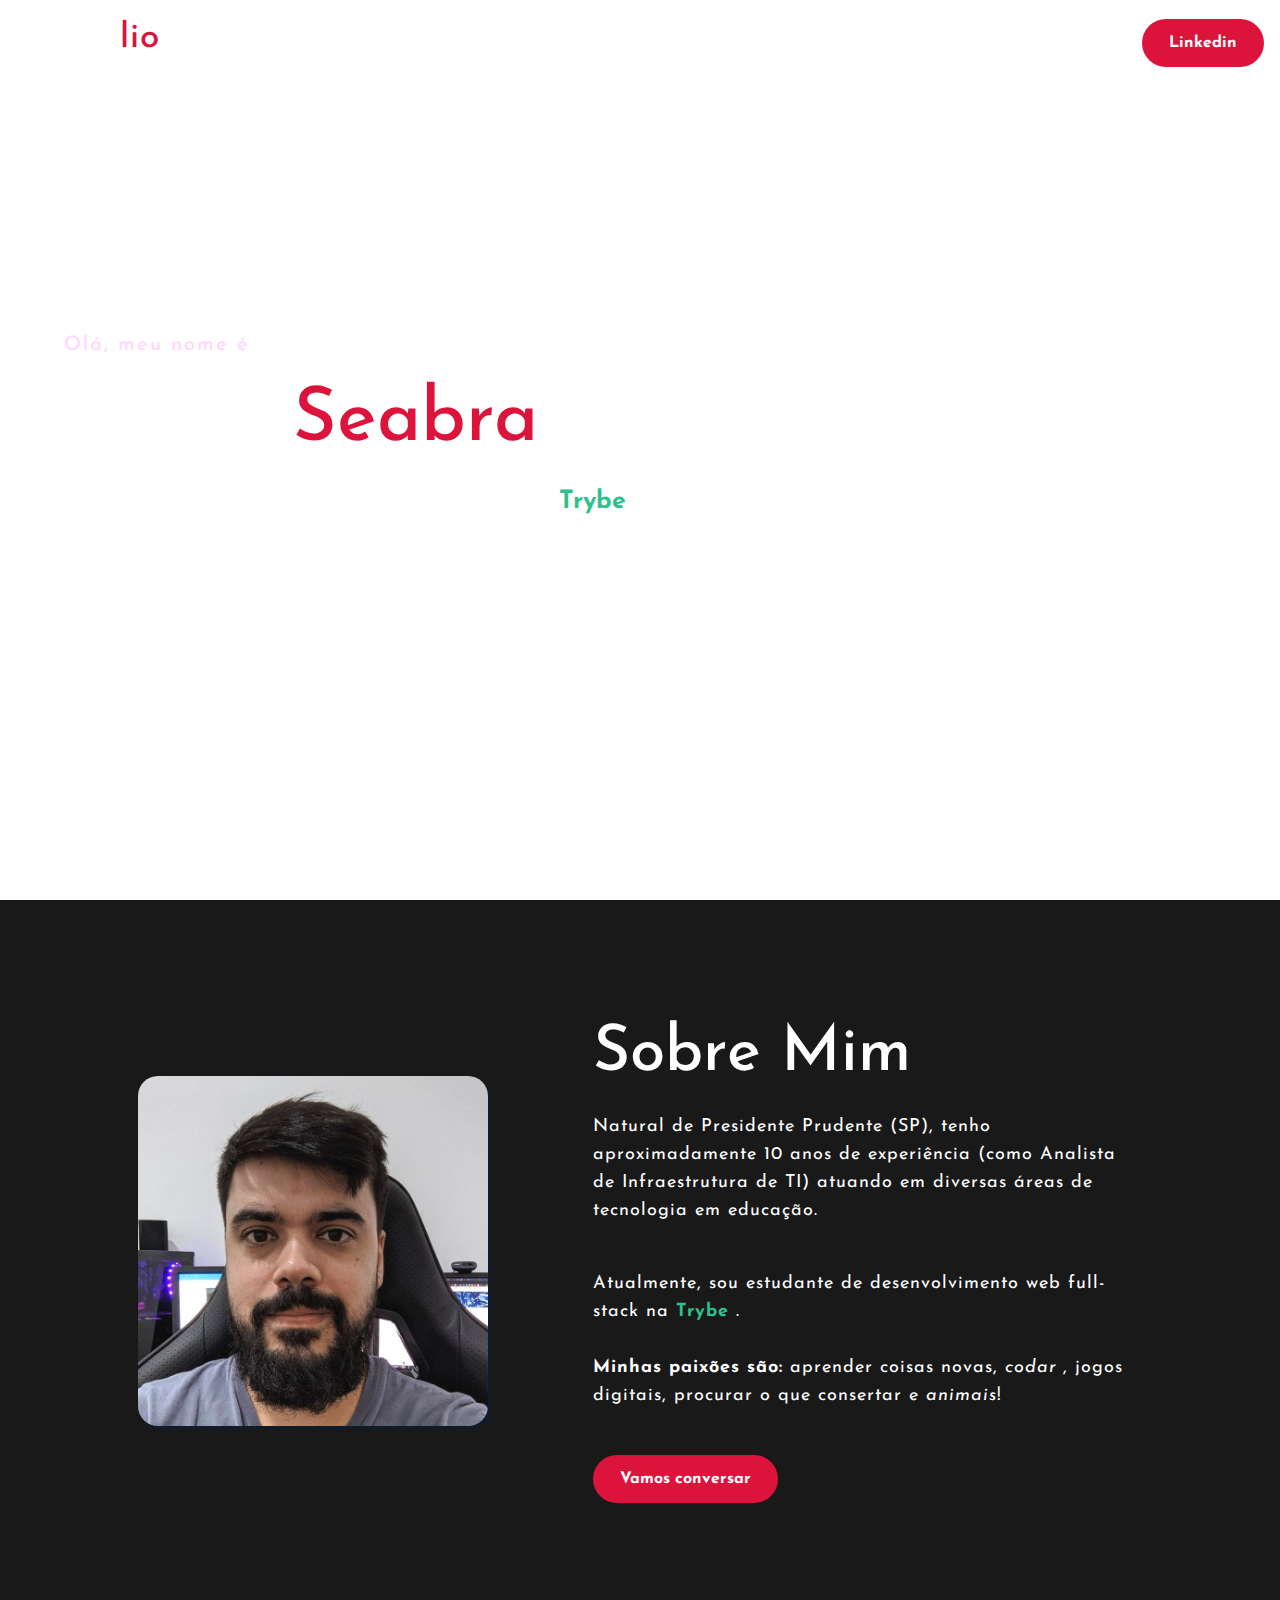
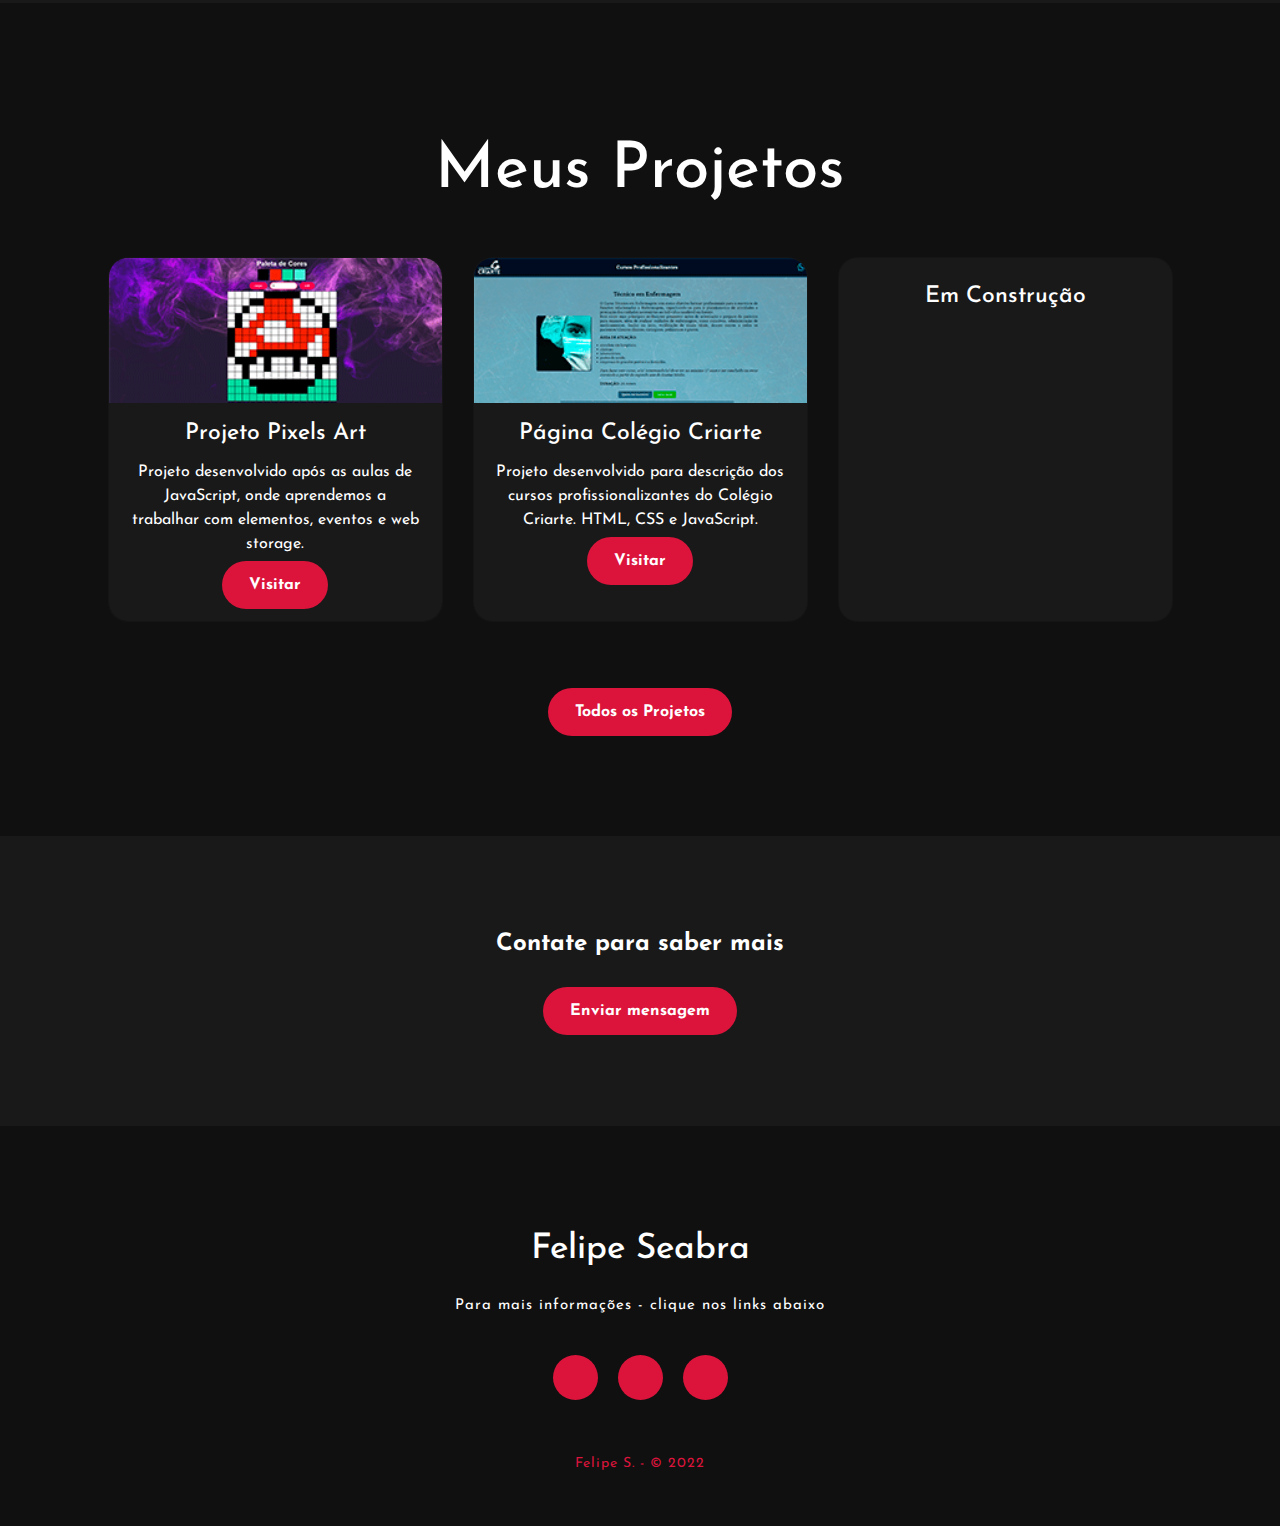
==== index.html @ 83a3b32e "Atualizações" ====
<!DOCTYPE html>
<html lang="pt-br">
  <head>
    <meta charset="UTF-8" />
    <meta name="viewport" content="width=device-width, initial-scale=1.0" />
    <link rel="stylesheet" href="bootstrap.css">
    <link rel="stylesheet" href="style.css" />
    <link rel="shortcut icon" href="images/favicon.ico" type="image/x-icon">
    <link
      href="https://fonts.googleapis.com/css2?family=Josefin+Sans:ital,wght@0,100;0,200;0,300;0,400;0,500;0,600;0,700;1,100;1,200;1,300;1,400;1,500;1,600;1,700&display=swap"
      rel="stylesheet"
    />
    <link
      rel="stylesheet"
      href="https://cdnjs.cloudflare.com/ajax/libs/font-awesome/5.15.3/css/all.min.css"
      integrity="sha512-iBBXm8fW90+nuLcSKlbmrPcLa0OT92xO1BIsZ+ywDWZCvqsWgccV3gFoRBv0z+8dLJgyAHIhR35VZc2oM/gI1w=="
      crossorigin="anonymous"
      referrerpolicy="no-referrer"
    />
    <title>Portfólio - Felipe Seabra</title>
  </head>
  <body>
    <!---Cabeçalho-Main-->
    <header>
      <div class="background">
        <nav class="navbar navbar-expand-md container-fluid">
          <h2 class="logo navbar-brand">Portfó<span>lio</span></h2>
          <button
            class="navbar-toggler"
            type="button"
            data-toggle="collapse"
            data-target="#nav-felipe"
            aria-controls="nav-felipe"
            aria-expanded="false"
            aria-label="Alterna navegação"
          >
            <span class="navbar-toggler-icon"></span>
          </button>
          <!--Logo-->
          <div class="collapse navbar-collapse justify-content-center" id="nav-felipe">
            <ul class="cabeçalho-link navbar-nav">
              <li class="nav-item active">
                <a class="nav-link" href="#">Home<span class="sr-only">(Página atual)</span></a>
              </li>
              <li class="nav-item">
                <a class="nav-link" href="#about">Sobre</a>
              </li>
              <li class="nav-item">
                <a class="nav-link" href="#projects">Projetos</a>
              </li>
              <li class="nav-item">
                <a class="nav-link" href="#contact">Contato</a>
              </li>
            </ul>
            <!--cabeçalho-link-->
          </div>
          <a target="_blank" class="btn d-none d-lg-block link-linkedin">Linkedin</a>
        </nav>

        <div class="Main">
          <h4>Olá, meu nome é</h4>
          <h1>Felipe <span>Seabra</span><span id="animate-flicker">|</span></h1>
          <h3>Sou estudante de desenvolvimento web na <strong> <a class="trybe" href="https://www.betrybe.com/" target="_blank">Trybe</a> </strong>.</h3>

          <!-- <div class="Container-btn">
            <form>
              <input type="email" nome="email" id="mail" placeholder="Envie seu Email" />
              <input type="submit" name="submit" value="Começar" />
            </form>
          </div>
          Container-btn -->
        </div>

        <!--Main-->
      </div>
    </header>
    <!--background-->

    <!--Começo-da-seção-sobre-->
    <main id="about">
      <section class="background-color-Sobre">
        <div class="container">
          <div class="main-sobre row">
            <img class="picture img-fluid" src="images/felipe-seabra.jpg" alt="Foto Felipe Seabra" />
            <div class="Text-sobre mt-3">
              <h2>Sobre Mim</h2>
              <!-- <h5>Desenvolvedor <span>web</span></h5> -->
              <p>
                Natural de Presidente Prudente (SP), tenho aproximadamente 10 anos de experiência (como
                Analista de Infraestrutura de TI) atuando em diversas áreas de tecnologia em educação.
              </p>
              <p>
                Atualmente, sou estudante de desenvolvimento web full-stack na
                <strong> <a class="trybe" href="https://www.betrybe.com/" target="_blank">Trybe</a> </strong>. <br /><br />
                <strong> Minhas paixões são:</strong> aprender coisas novas, <em> codar </em>, jogos digitais, procurar
                o que consertar e <em>animais</em>!
              </p>
              <a target="_blank" class="btn link-linkedin">Vamos conversar</a
              ><!--Button-->
            </div>
            <!--Text-sobre-->
          </div>
        </div>
        <!--main-sobre-->
      </section>
      <!--background-color-Sobre-->

      <!--Começo-da-seção-nossos-serviços-->

      <div class="services-container container-fluid" id="projects">
        <div class="title">
          <h2>Meus Projetos</h2>
        </div>
        <!--title-->

        <div class="card-box">
          <!--Card-->
          <div class="card">
            <div class="card-bg">
              <img
                class="card-img-top"
                src="projects/pixels-art/images/background-pixels-art.png"
                alt="Imagem de Pixels Art"
              />
              <div class="card-body">
                <h5 class="card-title">Projeto Pixels Art</h5>
                <p class="card-text">
                  Projeto desenvolvido após as aulas de JavaScript, onde aprendemos a trabalhar com elementos, eventos e
                  web storage.
                </p>
                <a href="projects/pixels-art/index.html" class="btn" target="_blank">Visitar</a>
              </div>
            </div>
          </div>

          <div class="Card">
            <div class="card">
              <img
                class="card-img-top"
                src="projects/criarte-profissionalizante/images/background-criarte-profissionalizante.png"
                alt="Imagem de Pixels Art"
              />
              <div class="card-body">
                <h5 class="card-title">Página Colégio Criarte</h5>
                <p class="card-text">
                  Projeto desenvolvido para descrição dos cursos profissionalizantes do Colégio Criarte. HTML, CSS e
                  JavaScript.
                </p>
                <a href="projects/criarte-profissionalizante/index.html" class="btn" target="_blank">Visitar</a>
              </div>
            </div>
          </div>

          <div class="card">
            <div>
              <i class="fas fa-bell"></i>
              <h5>Em Construção</h5>
            </div>
          </div>

        </div>

        <div class="container text-center mt-5">
          <a href="/projects.html" class="btn">Todos os Projetos</a>
        </div>
        <!--Caixa-->
      </div>
      <!--Conatiner-serviços-->

      <!--Contatos-->
      <div class="me-contate container-fluid text-center" id="contact">
        <p>Contate para saber mais</p>
        <a target="_blank" class="btn link-linkedin">Enviar mensagem</a
        ><!--button-->
      </div>
      <!--me-contate-->
    </main>
    <!--Rodapé--->
    <footer>
      <h6>Felipe Seabra</h6>
      <p>Para mais informações - clique nos links abaixo</p>
      <div class="Redes-sociais">
        <a class="link-github" target="_blank"><i class="fab fa-github"></i></a>
        <a class="link-linkedin" target="_blank"><i class="fab fa-linkedin"></i></a>
        <a class="link-instagram" target="_blank"><i class="fab fa-instagram"></i></a>
      </div>
      <!--Redes-sociais-->
      <p class="end">Felipe S. - &copy; 2022</p>
    </footer>
    <script
      src="https://code.jquery.com/jquery-3.3.1.slim.min.js"
      integrity="sha384-q8i/X+965DzO0rT7abK41JStQIAqVgRVzpbzo5smXKp4YfRvH+8abtTE1Pi6jizo"
      crossorigin="anonymous"
    ></script>
    <script
      src="https://cdnjs.cloudflare.com/ajax/libs/popper.js/1.14.3/umd/popper.min.js"
      integrity="sha384-ZMP7rVo3mIykV+2+9J3UJ46jBk0WLaUAdn689aCwoqbBJiSnjAK/l8WvCWPIPm49"
      crossorigin="anonymous"
    ></script>
    <script
      src="https://stackpath.bootstrapcdn.com/bootstrap/4.1.3/js/bootstrap.min.js"
      integrity="sha384-ChfqqxuZUCnJSK3+MXmPNIyE6ZbWh2IMqE241rYiqJxyMiZ6OW/JmZQ5stwEULTy"
      crossorigin="anonymous"
    ></script>
    <script src="scriptButtons.js"></script>
  </body>
</html>
---- style.css ----
* {
  padding: 0;
  margin: 0;
  font-family: "Josefin Sans", sans-serif;
  box-sizing: border-box;
}

.background {
  background-image: url(images/background-main.png);
  background-size: cover;
  background-position: center;
  height: 100vh;
  width: 100%;
}

.show {
  text-align: right;
}

.logo {
  color: #fff;
  font-size: 35px;
  cursor: pointer;
  letter-spacing: 1px;
}

.bg-navbar {
  background: #101010;
}

.navbar-toggler-icon {
  background-image: url("data:image/svg+xml;charset=utf8,%3Csvg viewBox='0 0 32 32' xmlns='http://www.w3.org/2000/svg'%3E%3Cpath stroke='rgba(255,255,255, 1)' stroke-width='2' stroke-linecap='round' stroke-miterlimit='10' d='M4 8h24M4 16h24M4 24h24'/%3E%3C/svg%3E");
}

span {
  color: #dc143c;
}

.trybe {
  text-decoration: none;
  color: #2fc18c;
}

.trybe:hover {
  color: #036b52;
}

nav ul li {
  list-style-type: none;
  display: inline-block;
  padding: 10px 25px;
}

nav ul li a {
  color: #fff;
  text-decoration: none;
  font-weight: bold;
  text-transform: capitalize;
}

nav ul li a:hover {
  color: #dc143c;
  transform: 0.4s;
}

.btn {
  background-color: #dc143c;
  color: #fff;
  text-decoration: none;
  border: 2px solid transparent;
  font-weight: bold;
  padding: 10px 25px;
  border-radius: 25px;
  transition: transform 0.4s;
}

.btn:hover {
  transform: scale(1.1);
}

.background-color-Sobre {
  background-color: #191919;
  width: 100%;
  padding: 100px 0px;
}

.background-color-grey {
  background-color: #191919;
  width: 100%;
  padding: 100px 0px;
}

.Main {
  position: absolute;
  top: 50%;
  left: 5%;
  transform: translateY(-50%);
}

.Main span {
  color: #dc143c;
}

#animate-flicker {
  margin-left: 1vw;
  color: #fff;
}

h1 {
  color: #fff;
  margin: 20px 0px 20px;
  font-size: 75px;
}

h4 {
  color: #fcfc;
  letter-spacing: 2px;
  font-size: 20px;
}

h3 {
  color: #fff;
  font-size: 25px;
  margin-bottom: 50px;
}

.Container-btn form {
  width: 380px;
  max-width: 100%;
  position: relative;
}

.background-color-Sobre img {
  width: 100%;
  height: auto;
}

.Text-sobre {
  width: 550px;
}

.main-sobre {
  align-items: center;
  justify-content: space-around;

  margin: 0 auto;
}

.picture {
  max-width: 350px;
  border-radius: 20px;
  box-shadow: 3px 3px #0d1b2a;
}

.Text-sobre h2 {
  color: #fff;
  font-size: 4em;
  text-transform: capitalize;
  margin-bottom: 20px;
}

.Text-sobre h5 {
  color: #fff;
  letter-spacing: 2px;
  font-size: 22px;
  margin-bottom: 25px;
  text-transform: capitalize;
}

.Text-sobre p {
  color: #fff;
  letter-spacing: 1px;
  line-height: 28px;
  font-size: 18px;
  margin-bottom: 45px;
}

button:hover {
  background-color: transparent;
  border: 2px solid #dc143c;
  cursor: pointer;
}

.services-container {
  background-color: #101010;
  width: 100%;
  padding: 100px 0px;
}

.title h2 {
  color: #fff;
  font-size: 4em;
  margin: 30px auto;
  text-align: center;
}

.card-box {
  display: flex;
  justify-content: center;
  align-items: center;
  min-height: 400px;
  flex-wrap: wrap;
}

.card-bg {
  background-color: #101010;
}

.card {
  background: #191919;
  height: 365px;
  width: 335px;
  border-radius: 20px;
  margin: 15px;
  position: relative;
  overflow: hidden;
  text-align: center;
}

.card-2 {
  background: #101010;
  height: 365px;
  width: 335px;
  border-radius: 20px;
  margin: 15px;
  position: relative;
  overflow: hidden;
  text-align: center;
}

.card-2 i {
  font-size: 50px;
  display: block;
  text-align: center;
  margin: 25px 0px;
  color: #dc143c;
}

.card i {
  font-size: 50px;
  display: block;
  text-align: center;
  margin: 25px 0px;
  color: #dc143c;
}

h5 {
  color: #fff;
  font-size: 23px;
  margin-bottom: 15px;
}

.card-body {
  background-color: #191919;
  height: 95%;
  padding: 1.08rem;
}

.card2-body {
  background-color: #101010;
  color: #fff;
  width: 98%;
  margin-top: 10px;
}

.card-body p {
  color: #fff;
}

.card-text {
  margin: 5px;
}

.card-img-top {
  width: 105%;
}

/* .Paragrafo-button {
  color: #fff;
  font-size: 16px;
  line-height: 27px;
  margin-bottom: 25px;
} */

/* .Paragrafo-button button {
  margin-top: 25px;
} */

.me-contate {
  width: 100%;
  height: 290px;
  background-color: #191919;
  display: flex;
  flex-direction: column;
  justify-content: center;
  align-items: center;
}

.me-contate p {
  color: #fff;
  font-size: 1.5em;
  font-weight: bold;
  margin-bottom: 25px;
}

footer {
  position: relative;
  width: 100%;
  height: 400px;
  background-color: #101010;
  display: flex;
  flex-direction: column;
  align-items: center;
  justify-content: center;
}

footer h6 {
  font-size: 35px;
  color: #fff;
}

footer p {
  color: #fff;
  font-size: 15px;
  width: 100%px;
  text-align: center;
  margin-top: 15px;
  letter-spacing: 1px;
  line-height: 23px;
}

.Redes-sociais {
  display: flex;
}

.Redes-sociais a {
  background-color: #dc143c;
  width: 45px;
  height: 45px;
  padding: 15px;
  border-radius: 50%;
  margin: 22px 10px;
  color: #fff;
  text-decoration: none;
  font-size: 20px;
  align-items: center;
  display: flex;
  justify-content: center;
  flex-direction: row;
}

.Redes-sociais a:hover {
  transform: scale(1.2);
  transition: 0.3s;
}

.end {
  position: absolute;
  color: #dc143c;
  bottom: 35px;
  font-size: 14px;
}

@keyframes flickerAnimation {
  0% {
    opacity: 1;
  }

  50% {
    opacity: 0;
  }

  100% {
    opacity: 1;
  }
}

@-o-keyframes flickerAnimation {
  0% {
    opacity: 1;
  }

  50% {
    opacity: 0;
  }

  100% {
    opacity: 1;
  }
}

@-moz-keyframes flickerAnimation {
  0% {
    opacity: 1;
  }

  50% {
    opacity: 0;
  }

  100% {
    opacity: 1;
  }
}

@-webkit-keyframes flickerAnimation {
  0% {
    opacity: 1;
  }

  50% {
    opacity: 0;
  }

  100% {
    opacity: 1;
  }
}

#animate-flicker {
  -webkit-animation: flickerAnimation 1s infinite;
  -moz-animation: flickerAnimation 1s infinite;
  -o-animation: flickerAnimation 1s infinite;
  animation: flickerAnimation 1s infinite;
}

@media screen and (max-width: 990px) {
  .picture {
    max-width: 280px;
  }

  .Text-sobre {
    display: flex;
    flex-direction: column;
    justify-content: center;
    align-items: center;
    width: 90%;
  }

  .Text-sobre h2 {
    font-size: 2.5em;
    text-align: center;
  }

  .title h2 {
    font-size: 2.5em;
    text-align: center;
  }
}

@media screen and (max-width: 768px) {
  .navbar {
    background-color: #191919;
    z-index: 1;
    border-radius: 0 0 5px 5px;
    transition: .5s;
  }
}
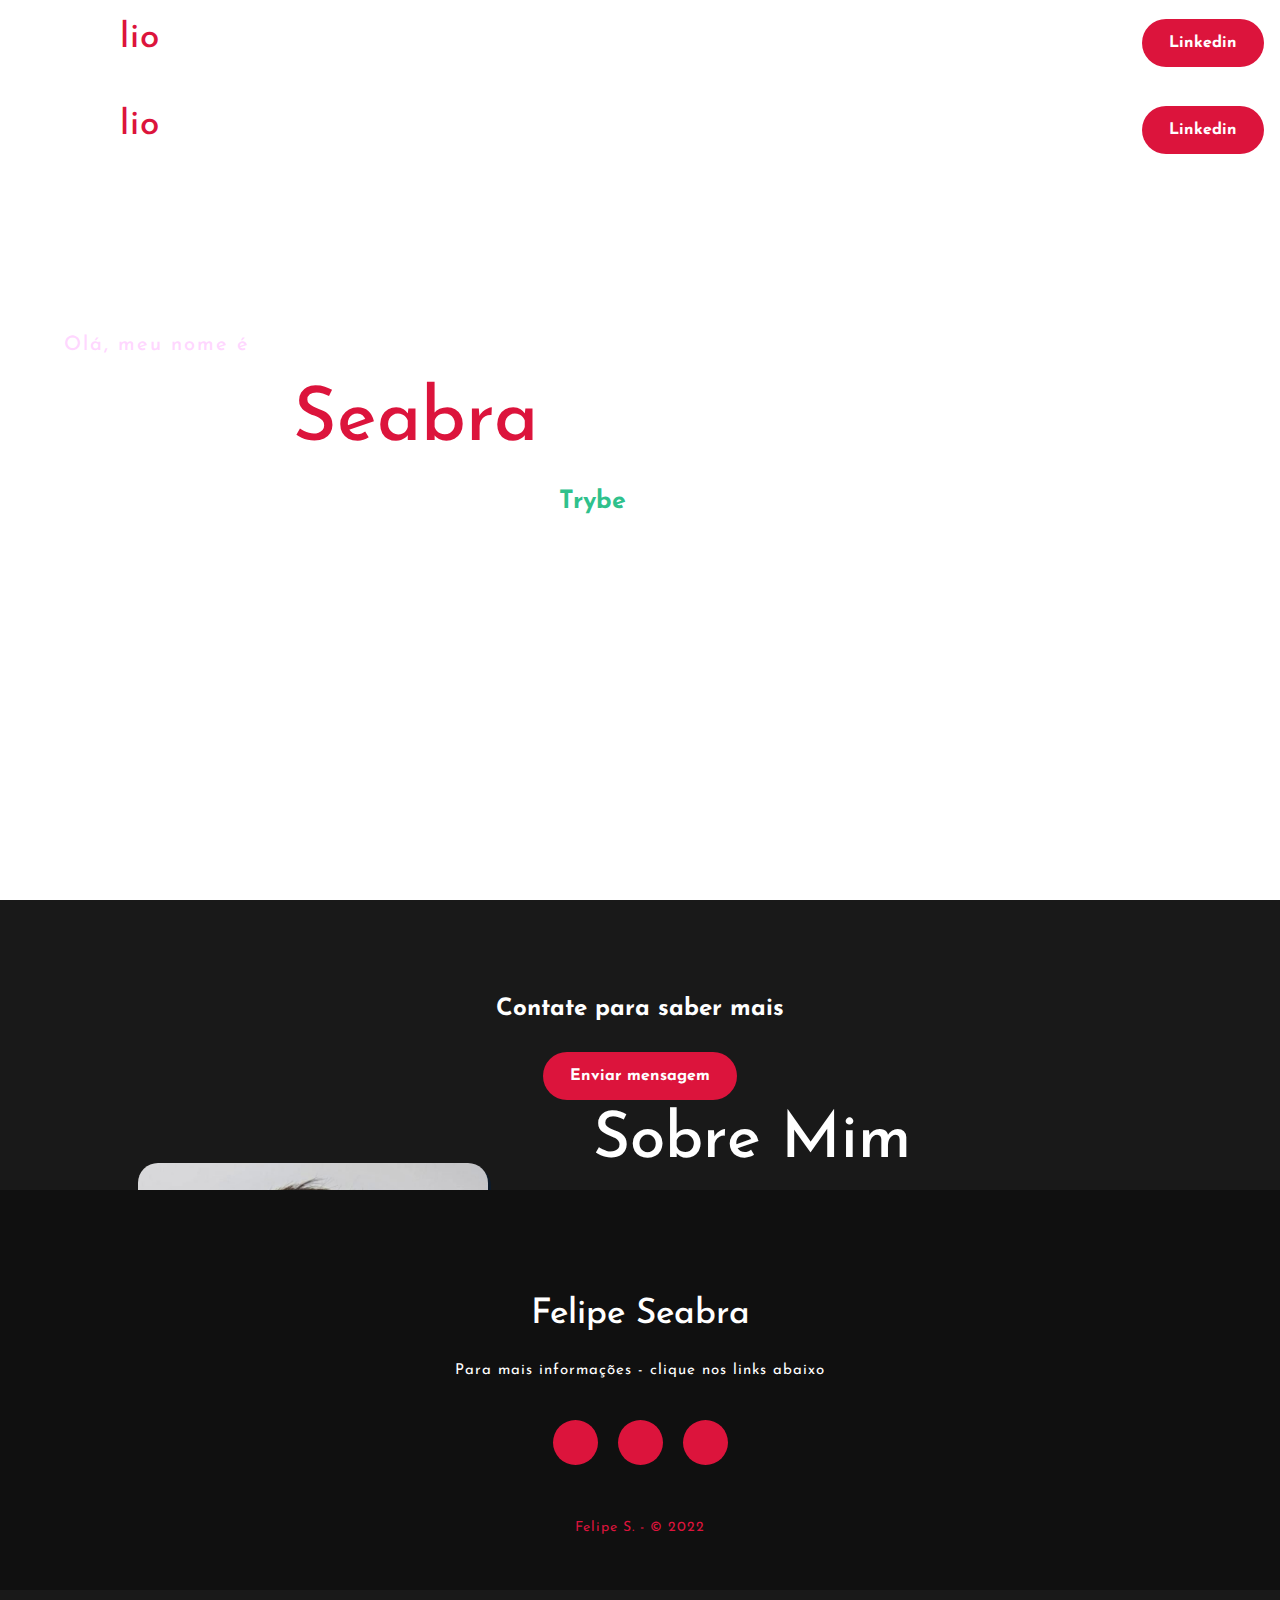
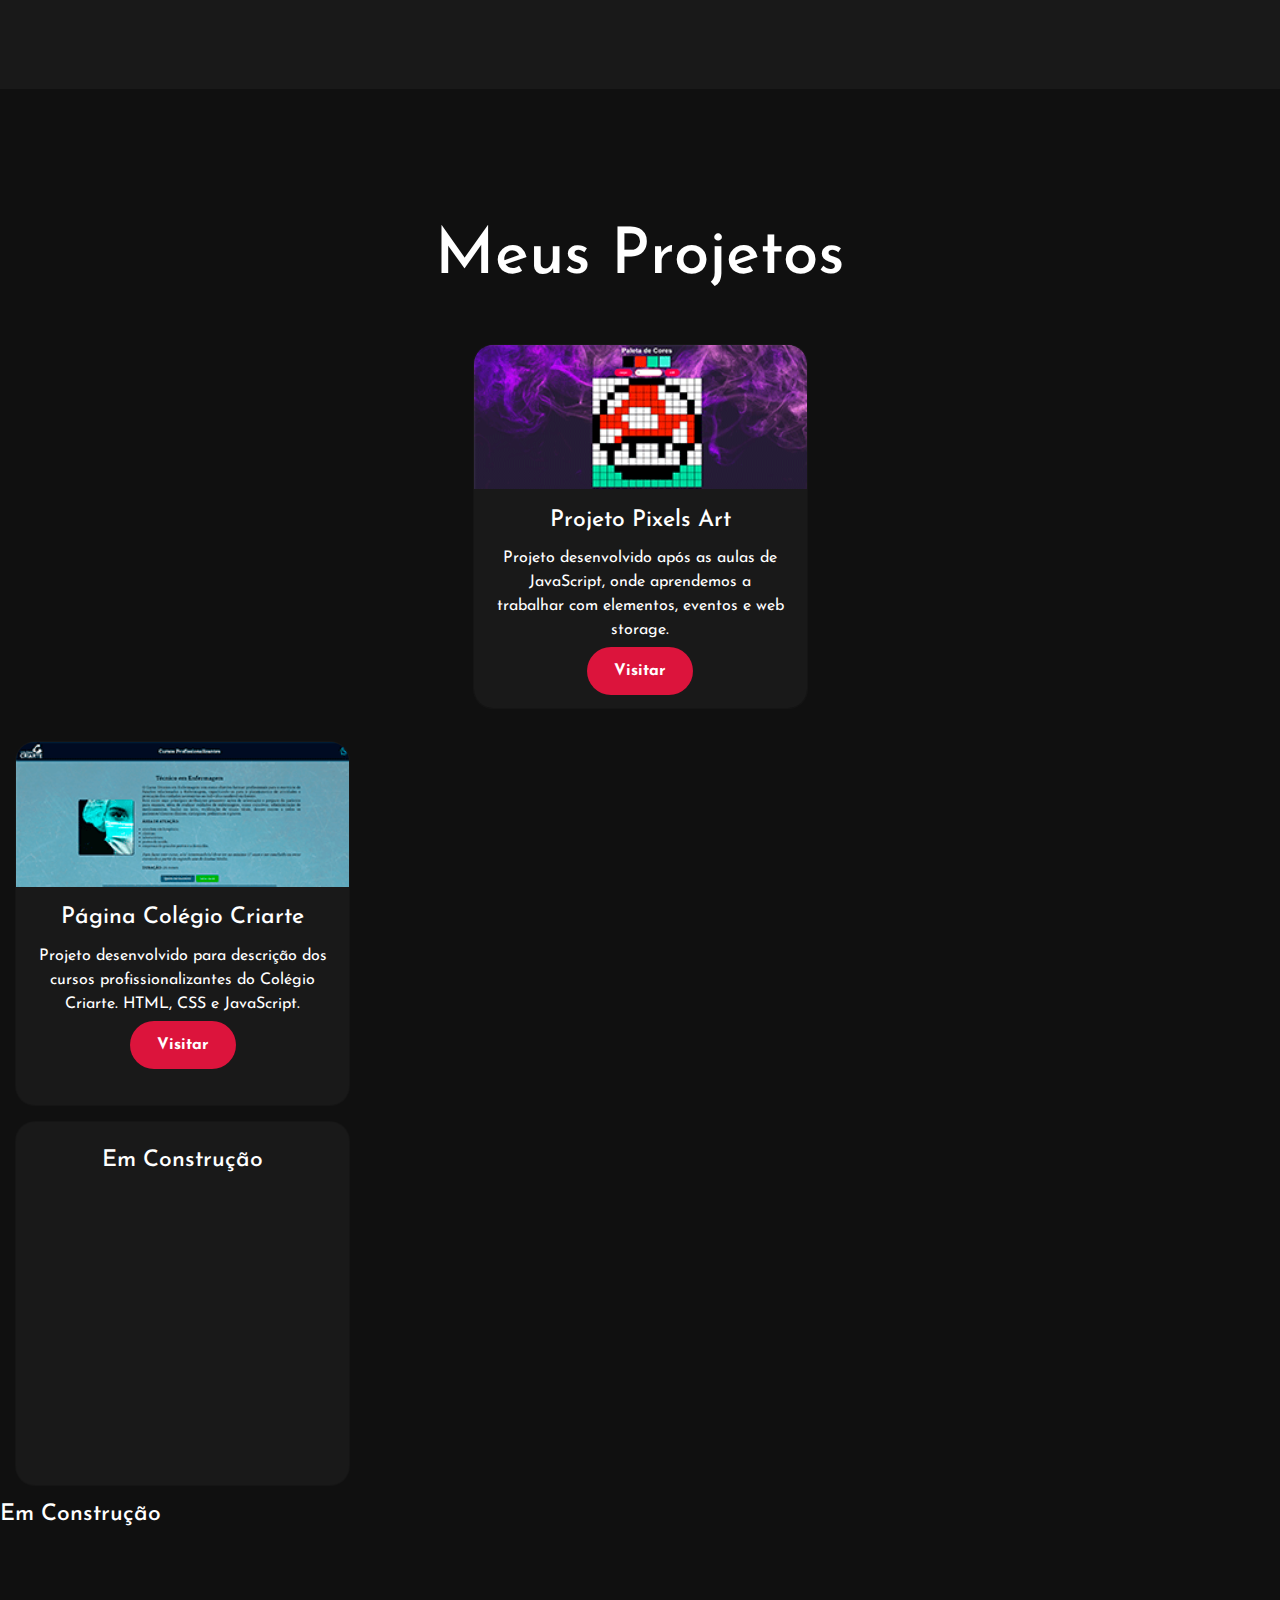
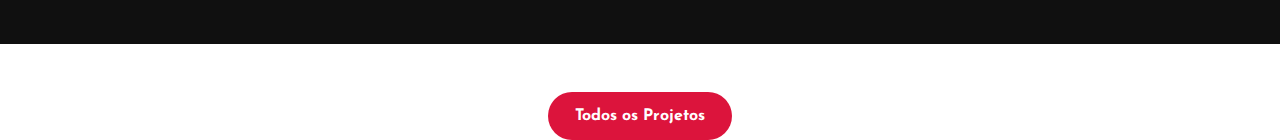
==== commit 6a2992c8: "Merge branch 'main' into updateTemplate" ====
--- a/index.html
+++ b/index.html
@@ -57,55 +57,107 @@
           <a target="_blank" class="btn d-none d-lg-block link-linkedin">Linkedin</a>
         </nav>
 
-        <div class="Main">
-          <h4>Olá, meu nome é</h4>
-          <h1>Felipe <span>Seabra</span><span id="animate-flicker">|</span></h1>
-          <h3>Sou estudante de desenvolvimento web na <strong> <a class="trybe" href="https://www.betrybe.com/" target="_blank">Trybe</a> </strong>.</h3>
-
-          <!-- <div class="Container-btn">
+<head>
+  <meta charset="UTF-8" />
+  <meta http-equiv="X-UA-Compatible" content="IE=edge" />
+  <meta name="viewport" content="width=device-width, initial-scale=1.0" />
+  <!-- Bootstrap -->
+  <link rel="stylesheet" href="https://stackpath.bootstrapcdn.com/bootstrap/4.1.3/css/bootstrap.min.css"
+    integrity="sha384-MCw98/SFnGE8fJT3GXwEOngsV7Zt27NXFoaoApmYm81iuXoPkFOJwJ8ERdknLPMO" crossorigin="anonymous" />
+  <!-- Bootstrap -->
+  <link rel="stylesheet" href="style.css" />
+  <link
+    href="https://fonts.googleapis.com/css2?family=Josefin+Sans:ital,wght@0,100;0,200;0,300;0,400;0,500;0,600;0,700;1,100;1,200;1,300;1,400;1,500;1,600;1,700&display=swap"
+    rel="stylesheet" />
+  <link rel="stylesheet" href="https://cdnjs.cloudflare.com/ajax/libs/font-awesome/5.15.3/css/all.min.css"
+    integrity="sha512-iBBXm8fW90+nuLcSKlbmrPcLa0OT92xO1BIsZ+ywDWZCvqsWgccV3gFoRBv0z+8dLJgyAHIhR35VZc2oM/gI1w=="
+    crossorigin="anonymous" referrerpolicy="no-referrer" />
+  <title>Portfólio - Felipe Seabra</title>
+</head>
+
+<body>
+  <!---Cabeçalho-Main-->
+  <header>
+    <div class="background">
+      <nav class="navbar navbar-expand-md container-fluid">
+        <h2 class="logo navbar-brand">Portfó<span>lio</span></h2>
+        <button class="navbar-toggler" type="button" data-toggle="collapse" data-target="#nav-felipe"
+          aria-controls="nav-felipe" aria-expanded="false" aria-label="Alterna navegação">
+          <span class="navbar-toggler-icon"></span>
+        </button>
+        <!--Logo-->
+        <div class="collapse navbar-collapse justify-content-center" id="nav-felipe">
+          <ul class="cabeçalho-link navbar-nav">
+            <li class="nav-item active">
+              <a class="nav-link" href="#">Home<span class="sr-only">(Página atual)</span></a>
+            </li>
+            <li class="nav-item">
+              <a class="nav-link" href="#about">Sobre mim</a>
+            </li>
+            <li class="nav-item">
+              <a class="nav-link" href="#projects">Projetos</a>
+            </li>
+            <li class="nav-item">
+              <a class="nav-link" href="#contact">Contato</a>
+            </li>
+          </ul>
+          <!--cabeçalho-link-->
+        </div>
+        <a target="_blank" class="btn d-none d-lg-block link-linkedin">Linkedin</a>
+      </nav>
+
+      <div class="Main">
+        <h4>Olá, meu nome é</h4>
+        <h1>Felipe <span>Seabra</span><span id="animate-flicker">|</span></h1>
+        <h3>Sou estudante de desenvolvimento web na <strong> <a class="trybe" href="https://www.betrybe.com/"
+              target="_blank">Trybe</a> </strong>.</h3>
+
+        <!-- <div class="Container-btn">
             <form>
               <input type="email" nome="email" id="mail" placeholder="Envie seu Email" />
               <input type="submit" name="submit" value="Começar" />
             </form>
           </div>
           Container-btn -->
-        </div>
-
-        <!--Main-->
-      </div>
-    </header>
-    <!--background-->
-
-    <!--Começo-da-seção-sobre-->
-    <main id="about">
-      <section class="background-color-Sobre">
-        <div class="container">
-          <div class="main-sobre row">
-            <img class="picture img-fluid" src="images/felipe-seabra.jpg" alt="Foto Felipe Seabra" />
-            <div class="Text-sobre mt-3">
-              <h2>Sobre Mim</h2>
-              <!-- <h5>Desenvolvedor <span>web</span></h5> -->
-              <p>
-                Natural de Presidente Prudente (SP), tenho aproximadamente 10 anos de experiência (como
-                Analista de Infraestrutura de TI) atuando em diversas áreas de tecnologia em educação.
-              </p>
-              <p>
-                Atualmente, sou estudante de desenvolvimento web full-stack na
-                <strong> <a class="trybe" href="https://www.betrybe.com/" target="_blank">Trybe</a> </strong>. <br /><br />
-                <strong> Minhas paixões são:</strong> aprender coisas novas, <em> codar </em>, jogos digitais, procurar
-                o que consertar e <em>animais</em>!
-              </p>
-              <a target="_blank" class="btn link-linkedin">Vamos conversar</a
-              ><!--Button-->
-            </div>
-            <!--Text-sobre-->
-          </div>
-        </div>
-        <!--main-sobre-->
-      </section>
-      <!--background-color-Sobre-->
-
-      <!--Começo-da-seção-nossos-serviços-->
+      </div>
+
+      <!--Main-->
+    </div>
+  </header>
+  <!--background-->
+
+  <!--Começo-da-seção-sobre-->
+  <main id="about">
+    <section class="background-color-Sobre">
+      <div class="container">
+        <div class="main-sobre row">
+          <img class="picture img-fluid" src="images/felipe-seabra.jpg" alt="Foto Felipe Seabra" />
+          <div class="Text-sobre mt-3">
+            <h2>Sobre Mim</h2>
+            <!-- <h5>Desenvolvedor <span>web</span></h5> -->
+            <p>
+              Natural de Presidente Prudente (SP), tenho aproximadamente 10 anos de experiência (como
+              Analista de Infraestrutura de TI) atuando em diversas áreas de tecnologia em educação.
+            </p>
+            <p>
+              Atualmente, sou estudante de desenvolvimento web full-stack na
+              <strong> <a class="trybe" href="https://www.betrybe.com/" target="_blank">Trybe</a> </strong>.
+              <br /><br />
+              <strong> Minhas paixões são:</strong> aprender coisas novas, <em> codar </em>, jogos digitais, procurar
+              o que consertar e <em>animais</em>!
+            </p>
+            <a target="_blank" class="btn link-linkedin">Vamos conversar</a>
+            <!--Button-->
+          </div>
+          <!--Text-sobre-->
+        </div>
+      </div>
+      <!--main-sobre-->
+    </section>
+    <!--background-color-Sobre-->
+
+    <!--Começo-da-seção-nossos-serviços-->
+
 
       <div class="services-container container-fluid" id="projects">
         <div class="title">
@@ -132,22 +184,20 @@
               </div>
             </div>
           </div>
-
-          <div class="Card">
-            <div class="card">
-              <img
-                class="card-img-top"
-                src="projects/criarte-profissionalizante/images/background-criarte-profissionalizante.png"
-                alt="Imagem de Pixels Art"
-              />
-              <div class="card-body">
-                <h5 class="card-title">Página Colégio Criarte</h5>
-                <p class="card-text">
-                  Projeto desenvolvido para descrição dos cursos profissionalizantes do Colégio Criarte. HTML, CSS e
-                  JavaScript.
-                </p>
-                <a href="projects/criarte-profissionalizante/index.html" class="btn" target="_blank">Visitar</a>
-              </div>
+        </div>
+
+        <div class="Card">
+          <div class="card">
+            <img class="card-img-top"
+              src="projects/criarte-profissionalizante/images/background-criarte-profissionalizante.png"
+              alt="Imagem de Pixels Art" />
+            <div class="card-body">
+              <h5 class="card-title">Página Colégio Criarte</h5>
+              <p class="card-text">
+                Projeto desenvolvido para descrição dos cursos profissionalizantes do Colégio Criarte. HTML, CSS e
+                JavaScript.
+              </p>
+              <a href="projects/criarte-profissionalizante/index.html" class="btn" target="_blank">Visitar</a>
             </div>
           </div>
 
@@ -157,51 +207,52 @@
               <h5>Em Construção</h5>
             </div>
           </div>
-
-        </div>
-
-        <div class="container text-center mt-5">
-          <a href="/projects.html" class="btn">Todos os Projetos</a>
-        </div>
-        <!--Caixa-->
-      </div>
-      <!--Conatiner-serviços-->
-
-      <!--Contatos-->
-      <div class="me-contate container-fluid text-center" id="contact">
-        <p>Contate para saber mais</p>
-        <a target="_blank" class="btn link-linkedin">Enviar mensagem</a
-        ><!--button-->
-      </div>
-      <!--me-contate-->
-    </main>
-    <!--Rodapé--->
-    <footer>
-      <h6>Felipe Seabra</h6>
-      <p>Para mais informações - clique nos links abaixo</p>
-      <div class="Redes-sociais">
-        <a class="link-github" target="_blank"><i class="fab fa-github"></i></a>
-        <a class="link-linkedin" target="_blank"><i class="fab fa-linkedin"></i></a>
-        <a class="link-instagram" target="_blank"><i class="fab fa-instagram"></i></a>
-      </div>
-      <!--Redes-sociais-->
-      <p class="end">Felipe S. - &copy; 2022</p>
-    </footer>
-    <script
-      src="https://code.jquery.com/jquery-3.3.1.slim.min.js"
-      integrity="sha384-q8i/X+965DzO0rT7abK41JStQIAqVgRVzpbzo5smXKp4YfRvH+8abtTE1Pi6jizo"
-      crossorigin="anonymous"
-    ></script>
-    <script
-      src="https://cdnjs.cloudflare.com/ajax/libs/popper.js/1.14.3/umd/popper.min.js"
-      integrity="sha384-ZMP7rVo3mIykV+2+9J3UJ46jBk0WLaUAdn689aCwoqbBJiSnjAK/l8WvCWPIPm49"
-      crossorigin="anonymous"
-    ></script>
-    <script
-      src="https://stackpath.bootstrapcdn.com/bootstrap/4.1.3/js/bootstrap.min.js"
-      integrity="sha384-ChfqqxuZUCnJSK3+MXmPNIyE6ZbWh2IMqE241rYiqJxyMiZ6OW/JmZQ5stwEULTy"
-      crossorigin="anonymous"
-    ></script>
-    <script src="scriptButtons.js"></script>
-  </body>
-</html>
+        </div>
+
+        <div class="Card">
+          <i class="fas fa-bell"></i>
+          <h5>Em Construção</h5>
+        </div>
+
+      </div>
+
+      <div class="container text-center mt-5">
+        <a href="/projects.html" class="btn">Todos os Projetos</a>
+      </div>
+      <!--Caixa-->
+    </div>
+    <!--Conatiner-serviços-->
+
+    <!--Contatos-->
+    <div class="me-contate container-fluid text-center" id="contact">
+      <p>Contate para saber mais</p>
+      <a target="_blank" class="btn link-linkedin">Enviar mensagem</a>
+      <!--button-->
+    </div>
+    <!--me-contate-->
+  </main>
+  <!--Rodapé--->
+  <footer>
+    <h6>Felipe Seabra</h6>
+    <p>Para mais informações - clique nos links abaixo</p>
+    <div class="Redes-sociais">
+      <a class="link-github" target="_blank"><i class="fab fa-github"></i></a>
+      <a class="link-linkedin" target="_blank"><i class="fab fa-linkedin"></i></a>
+      <a class="link-instagram" target="_blank"><i class="fab fa-instagram"></i></a>
+    </div>
+    <!--Redes-sociais-->
+    <p class="end">Felipe S. - &copy; 2022</p>
+  </footer>
+  <script src="https://code.jquery.com/jquery-3.3.1.slim.min.js"
+    integrity="sha384-q8i/X+965DzO0rT7abK41JStQIAqVgRVzpbzo5smXKp4YfRvH+8abtTE1Pi6jizo"
+    crossorigin="anonymous"></script>
+  <script src="https://cdnjs.cloudflare.com/ajax/libs/popper.js/1.14.3/umd/popper.min.js"
+    integrity="sha384-ZMP7rVo3mIykV+2+9J3UJ46jBk0WLaUAdn689aCwoqbBJiSnjAK/l8WvCWPIPm49"
+    crossorigin="anonymous"></script>
+  <script src="https://stackpath.bootstrapcdn.com/bootstrap/4.1.3/js/bootstrap.min.js"
+    integrity="sha384-ChfqqxuZUCnJSK3+MXmPNIyE6ZbWh2IMqE241rYiqJxyMiZ6OW/JmZQ5stwEULTy"
+    crossorigin="anonymous"></script>
+  <script src="scriptButtons.js"></script>
+</body>
+
+</html>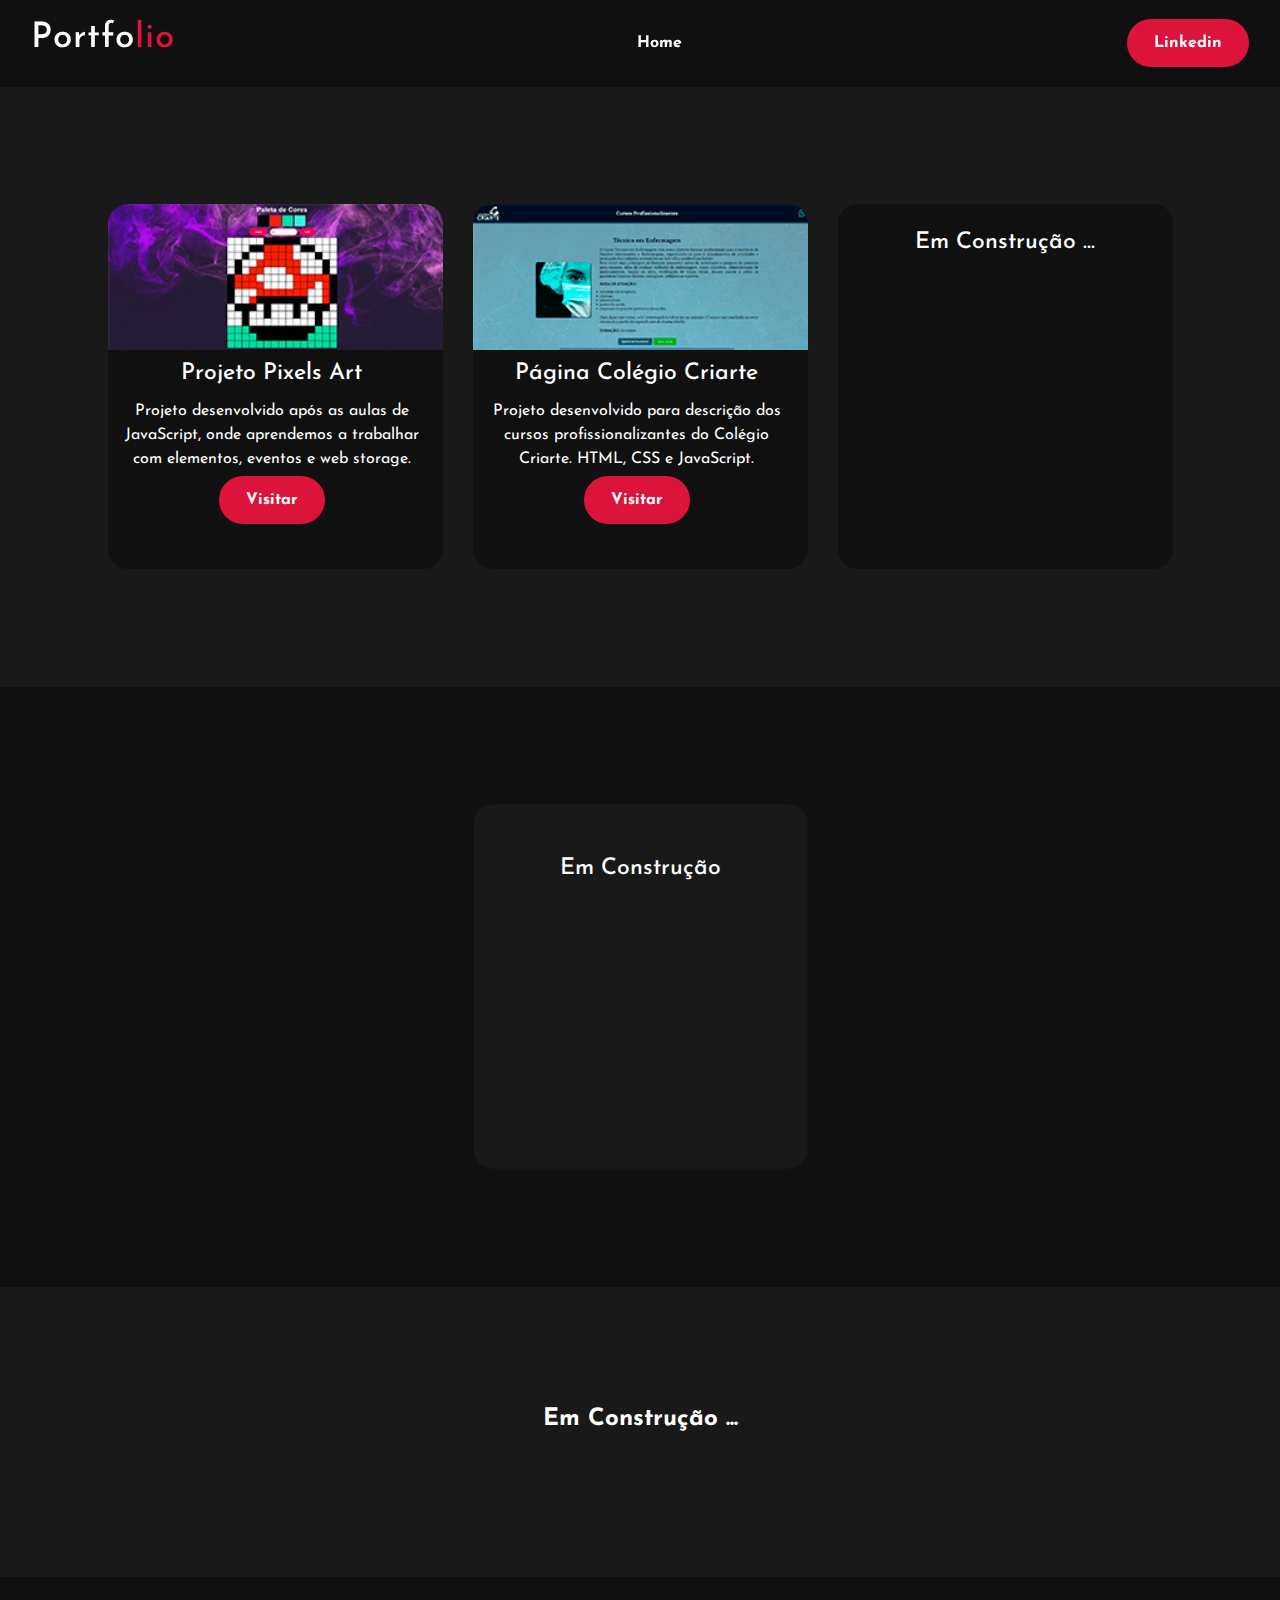
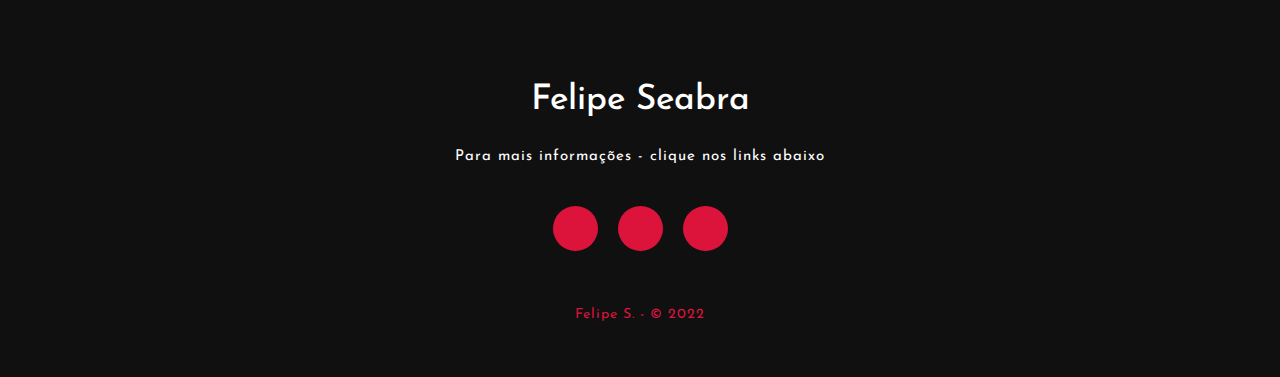
==== commit c2417278: "Update index.html" ====
--- a/index.html
+++ b/index.html
@@ -6,6 +6,7 @@
     <link rel="stylesheet" href="bootstrap.css">
     <link rel="stylesheet" href="style.css" />
     <link rel="shortcut icon" href="images/favicon.ico" type="image/x-icon">
+
     <link
       href="https://fonts.googleapis.com/css2?family=Josefin+Sans:ital,wght@0,100;0,200;0,300;0,400;0,500;0,600;0,700;1,100;1,200;1,300;1,400;1,500;1,600;1,700&display=swap"
       rel="stylesheet"
@@ -17,14 +18,16 @@
       crossorigin="anonymous"
       referrerpolicy="no-referrer"
     />
-    <title>Portfólio - Felipe Seabra</title>
+
+    <title>Projetos - Felipe Seabra</title>
   </head>
   <body>
-    <!---Cabeçalho-Main-->
     <header>
-      <div class="background">
-        <nav class="navbar navbar-expand-md container-fluid">
-          <h2 class="logo navbar-brand">Portfó<span>lio</span></h2>
+      <div class="bg-navbar container-fluid bg-navbar">
+        <nav class="navbar navbar-expand-md sticky-top">
+          <a href="/index.html"
+            ><h2 class="logo navbar-brand">Portfo<span>lio</span></h2></a
+          >
           <button
             class="navbar-toggler"
             type="button"
@@ -36,145 +39,38 @@
           >
             <span class="navbar-toggler-icon"></span>
           </button>
-          <!--Logo-->
           <div class="collapse navbar-collapse justify-content-center" id="nav-felipe">
             <ul class="cabeçalho-link navbar-nav">
               <li class="nav-item active">
-                <a class="nav-link" href="#">Home<span class="sr-only">(Página atual)</span></a>
+                <a class="nav-link" href="/index.html">Home<span class="sr-only">(Página atual)</span></a>
               </li>
-              <li class="nav-item">
-                <a class="nav-link" href="#about">Sobre</a>
+              <!-- <li class="nav-item">
+                <a class="nav-link" href="/#about">Sobre mim</a>
               </li>
               <li class="nav-item">
                 <a class="nav-link" href="#projects">Projetos</a>
               </li>
               <li class="nav-item">
                 <a class="nav-link" href="#contact">Contato</a>
-              </li>
+              </li> -->
             </ul>
-            <!--cabeçalho-link-->
           </div>
           <a target="_blank" class="btn d-none d-lg-block link-linkedin">Linkedin</a>
         </nav>
+      </div>
+    </header>
 
-<head>
-  <meta charset="UTF-8" />
-  <meta http-equiv="X-UA-Compatible" content="IE=edge" />
-  <meta name="viewport" content="width=device-width, initial-scale=1.0" />
-  <!-- Bootstrap -->
-  <link rel="stylesheet" href="https://stackpath.bootstrapcdn.com/bootstrap/4.1.3/css/bootstrap.min.css"
-    integrity="sha384-MCw98/SFnGE8fJT3GXwEOngsV7Zt27NXFoaoApmYm81iuXoPkFOJwJ8ERdknLPMO" crossorigin="anonymous" />
-  <!-- Bootstrap -->
-  <link rel="stylesheet" href="style.css" />
-  <link
-    href="https://fonts.googleapis.com/css2?family=Josefin+Sans:ital,wght@0,100;0,200;0,300;0,400;0,500;0,600;0,700;1,100;1,200;1,300;1,400;1,500;1,600;1,700&display=swap"
-    rel="stylesheet" />
-  <link rel="stylesheet" href="https://cdnjs.cloudflare.com/ajax/libs/font-awesome/5.15.3/css/all.min.css"
-    integrity="sha512-iBBXm8fW90+nuLcSKlbmrPcLa0OT92xO1BIsZ+ywDWZCvqsWgccV3gFoRBv0z+8dLJgyAHIhR35VZc2oM/gI1w=="
-    crossorigin="anonymous" referrerpolicy="no-referrer" />
-  <title>Portfólio - Felipe Seabra</title>
-</head>
-
-<body>
-  <!---Cabeçalho-Main-->
-  <header>
-    <div class="background">
-      <nav class="navbar navbar-expand-md container-fluid">
-        <h2 class="logo navbar-brand">Portfó<span>lio</span></h2>
-        <button class="navbar-toggler" type="button" data-toggle="collapse" data-target="#nav-felipe"
-          aria-controls="nav-felipe" aria-expanded="false" aria-label="Alterna navegação">
-          <span class="navbar-toggler-icon"></span>
-        </button>
-        <!--Logo-->
-        <div class="collapse navbar-collapse justify-content-center" id="nav-felipe">
-          <ul class="cabeçalho-link navbar-nav">
-            <li class="nav-item active">
-              <a class="nav-link" href="#">Home<span class="sr-only">(Página atual)</span></a>
-            </li>
-            <li class="nav-item">
-              <a class="nav-link" href="#about">Sobre mim</a>
-            </li>
-            <li class="nav-item">
-              <a class="nav-link" href="#projects">Projetos</a>
-            </li>
-            <li class="nav-item">
-              <a class="nav-link" href="#contact">Contato</a>
-            </li>
-          </ul>
-          <!--cabeçalho-link-->
-        </div>
-        <a target="_blank" class="btn d-none d-lg-block link-linkedin">Linkedin</a>
-      </nav>
-
-      <div class="Main">
-        <h4>Olá, meu nome é</h4>
-        <h1>Felipe <span>Seabra</span><span id="animate-flicker">|</span></h1>
-        <h3>Sou estudante de desenvolvimento web na <strong> <a class="trybe" href="https://www.betrybe.com/"
-              target="_blank">Trybe</a> </strong>.</h3>
-
-        <!-- <div class="Container-btn">
-            <form>
-              <input type="email" nome="email" id="mail" placeholder="Envie seu Email" />
-              <input type="submit" name="submit" value="Começar" />
-            </form>
-          </div>
-          Container-btn -->
-      </div>
-
-      <!--Main-->
-    </div>
-  </header>
-  <!--background-->
-
-  <!--Começo-da-seção-sobre-->
-  <main id="about">
-    <section class="background-color-Sobre">
-      <div class="container">
-        <div class="main-sobre row">
-          <img class="picture img-fluid" src="images/felipe-seabra.jpg" alt="Foto Felipe Seabra" />
-          <div class="Text-sobre mt-3">
-            <h2>Sobre Mim</h2>
-            <!-- <h5>Desenvolvedor <span>web</span></h5> -->
-            <p>
-              Natural de Presidente Prudente (SP), tenho aproximadamente 10 anos de experiência (como
-              Analista de Infraestrutura de TI) atuando em diversas áreas de tecnologia em educação.
-            </p>
-            <p>
-              Atualmente, sou estudante de desenvolvimento web full-stack na
-              <strong> <a class="trybe" href="https://www.betrybe.com/" target="_blank">Trybe</a> </strong>.
-              <br /><br />
-              <strong> Minhas paixões são:</strong> aprender coisas novas, <em> codar </em>, jogos digitais, procurar
-              o que consertar e <em>animais</em>!
-            </p>
-            <a target="_blank" class="btn link-linkedin">Vamos conversar</a>
-            <!--Button-->
-          </div>
-          <!--Text-sobre-->
-        </div>
-      </div>
-      <!--main-sobre-->
-    </section>
-    <!--background-color-Sobre-->
-
-    <!--Começo-da-seção-nossos-serviços-->
-
-
-      <div class="services-container container-fluid" id="projects">
-        <div class="title">
-          <h2>Meus Projetos</h2>
-        </div>
-        <!--title-->
-
+    <main>
+      <section class="background-color-grey">
         <div class="card-box">
           <!--Card-->
-          <div class="card">
-            <div class="card-bg">
+          <div class="card-2">
               <img
                 class="card-img-top"
                 src="projects/pixels-art/images/background-pixels-art.png"
                 alt="Imagem de Pixels Art"
               />
-              <div class="card-body">
+              <div class="card2-body">
                 <h5 class="card-title">Projeto Pixels Art</h5>
                 <p class="card-text">
                   Projeto desenvolvido após as aulas de JavaScript, onde aprendemos a trabalhar com elementos, eventos e
@@ -182,77 +78,78 @@
                 </p>
                 <a href="projects/pixels-art/index.html" class="btn" target="_blank">Visitar</a>
               </div>
-            </div>
+          </div>
+          
+          <div class="card-2">
+              <img
+                class="card-img-top"
+                src="projects/criarte-profissionalizante/images/background-criarte-profissionalizante.png"
+                alt="Imagem da página colégio criarte"
+              />
+              <div class="card2-body">
+                <h5 class="card-title">Página Colégio Criarte</h5>
+                <p class="card-text">
+                  Projeto desenvolvido para descrição dos cursos profissionalizantes do Colégio Criarte. HTML, CSS e
+                  JavaScript.
+                </p>
+                <a href="projects/criarte-profissionalizante/index.html" class="btn" target="_blank">Visitar</a>
+              </div>
+          </div>
+
+          <div class="card-2">
+            <i class="fas fa-bell"></i>
+            <h5>Em Construção ...</h5>
           </div>
         </div>
+      </section>
 
-        <div class="Card">
-          <div class="card">
-            <img class="card-img-top"
-              src="projects/criarte-profissionalizante/images/background-criarte-profissionalizante.png"
-              alt="Imagem de Pixels Art" />
-            <div class="card-body">
-              <h5 class="card-title">Página Colégio Criarte</h5>
-              <p class="card-text">
-                Projeto desenvolvido para descrição dos cursos profissionalizantes do Colégio Criarte. HTML, CSS e
-                JavaScript.
-              </p>
-              <a href="projects/criarte-profissionalizante/index.html" class="btn" target="_blank">Visitar</a>
-            </div>
-          </div>
+      <!-- --- -->
 
-          <div class="card">
-            <div>
+      <div class="services-container container-fluid" id="projects">
+        <div class="title">
+          <div class="card-box">
+            <div class="card">
               <i class="fas fa-bell"></i>
               <h5>Em Construção</h5>
             </div>
           </div>
         </div>
-
-        <div class="Card">
-          <i class="fas fa-bell"></i>
-          <h5>Em Construção</h5>
-        </div>
-
       </div>
 
-      <div class="container text-center mt-5">
-        <a href="/projects.html" class="btn">Todos os Projetos</a>
+      <!-- --- -->
+      <div class="me-contate container-fluid text-center" id="contact">
+        <p>Em Construção ...</p>
       </div>
-      <!--Caixa-->
-    </div>
-    <!--Conatiner-serviços-->
+    </main>
+    <!--Rodapé--->
+    <footer>
+      <h6>Felipe Seabra</h6>
+      <p>Para mais informações - clique nos links abaixo</p>
+      <div class="Redes-sociais">
+        <a class="link-github"><i class="fab fa-github"></i></a>
+        <a class="link-linkedin"><i class="fab fa-linkedin"></i></a>
+        <a class="link-instagram"><i class="fab fa-instagram"></i></a>
+      </div>
+      <p class="end">Felipe S. - &copy; 2022</p>
+    </footer>
 
-    <!--Contatos-->
-    <div class="me-contate container-fluid text-center" id="contact">
-      <p>Contate para saber mais</p>
-      <a target="_blank" class="btn link-linkedin">Enviar mensagem</a>
-      <!--button-->
-    </div>
-    <!--me-contate-->
-  </main>
-  <!--Rodapé--->
-  <footer>
-    <h6>Felipe Seabra</h6>
-    <p>Para mais informações - clique nos links abaixo</p>
-    <div class="Redes-sociais">
-      <a class="link-github" target="_blank"><i class="fab fa-github"></i></a>
-      <a class="link-linkedin" target="_blank"><i class="fab fa-linkedin"></i></a>
-      <a class="link-instagram" target="_blank"><i class="fab fa-instagram"></i></a>
-    </div>
-    <!--Redes-sociais-->
-    <p class="end">Felipe S. - &copy; 2022</p>
-  </footer>
-  <script src="https://code.jquery.com/jquery-3.3.1.slim.min.js"
-    integrity="sha384-q8i/X+965DzO0rT7abK41JStQIAqVgRVzpbzo5smXKp4YfRvH+8abtTE1Pi6jizo"
-    crossorigin="anonymous"></script>
-  <script src="https://cdnjs.cloudflare.com/ajax/libs/popper.js/1.14.3/umd/popper.min.js"
-    integrity="sha384-ZMP7rVo3mIykV+2+9J3UJ46jBk0WLaUAdn689aCwoqbBJiSnjAK/l8WvCWPIPm49"
-    crossorigin="anonymous"></script>
-  <script src="https://stackpath.bootstrapcdn.com/bootstrap/4.1.3/js/bootstrap.min.js"
-    integrity="sha384-ChfqqxuZUCnJSK3+MXmPNIyE6ZbWh2IMqE241rYiqJxyMiZ6OW/JmZQ5stwEULTy"
-    crossorigin="anonymous"></script>
-  <script src="scriptButtons.js"></script>
-</body>
+    <!-- Bootstrap -->
+    <script
+      src="https://code.jquery.com/jquery-3.3.1.slim.min.js"
+      integrity="sha384-q8i/X+965DzO0rT7abK41JStQIAqVgRVzpbzo5smXKp4YfRvH+8abtTE1Pi6jizo"
+      crossorigin="anonymous"
+    ></script>
+    <script
+      src="https://cdnjs.cloudflare.com/ajax/libs/popper.js/1.14.3/umd/popper.min.js"
+      integrity="sha384-ZMP7rVo3mIykV+2+9J3UJ46jBk0WLaUAdn689aCwoqbBJiSnjAK/l8WvCWPIPm49"
+      crossorigin="anonymous"
+    ></script>
+    <script
+      src="https://stackpath.bootstrapcdn.com/bootstrap/4.1.3/js/bootstrap.min.js"
+      integrity="sha384-ChfqqxuZUCnJSK3+MXmPNIyE6ZbWh2IMqE241rYiqJxyMiZ6OW/JmZQ5stwEULTy"
+      crossorigin="anonymous"
+    ></script>
 
-</html>+    <script src="scriptButtons.js"></script>
+  </body>
+</html>
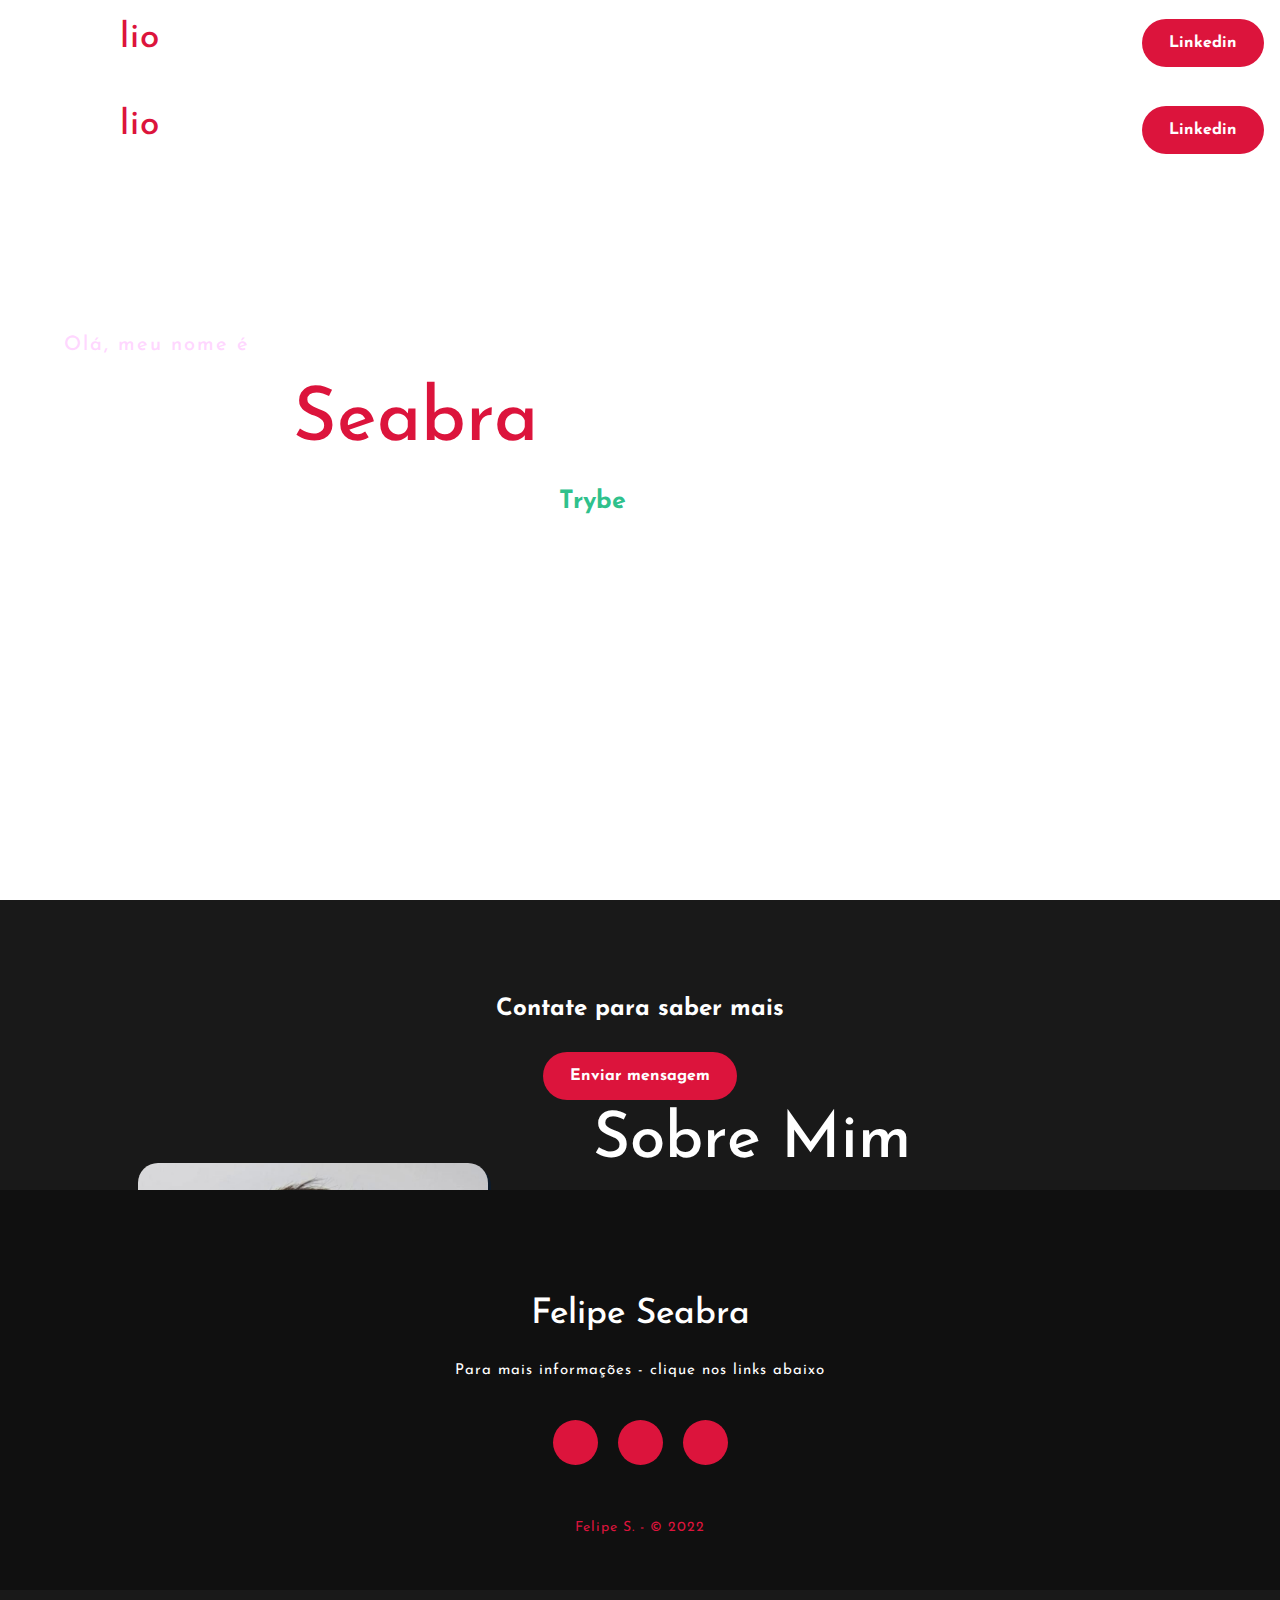
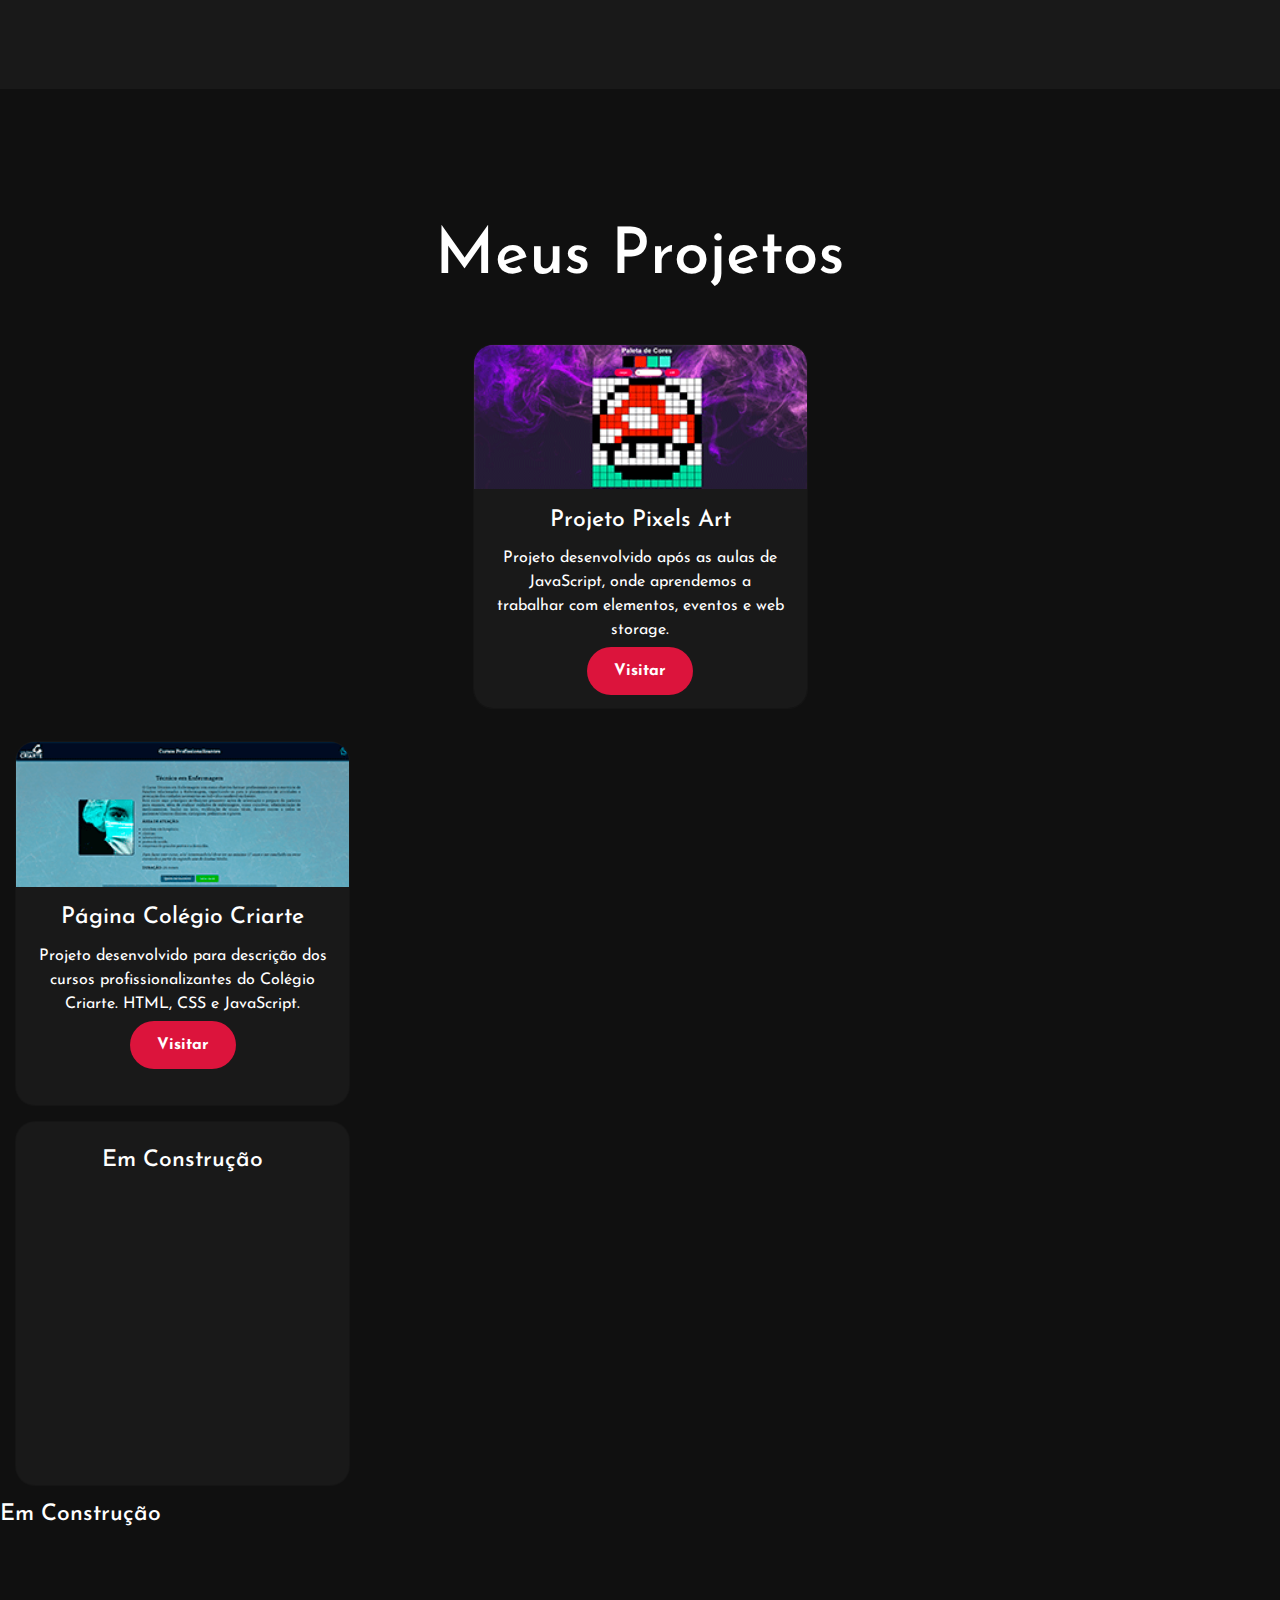
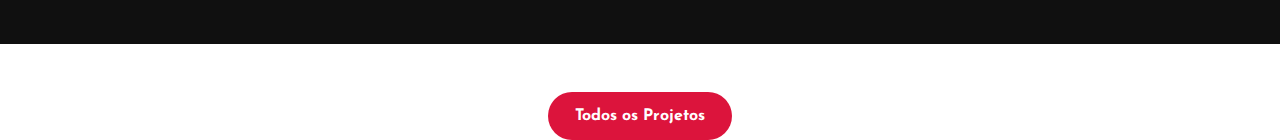
==== commit 8ad2e3e4: "Update index.html" ====
--- a/index.html
+++ b/index.html
@@ -1,155 +1,229 @@
 <!DOCTYPE html>
 <html lang="pt-br">
-  <head>
-    <meta charset="UTF-8" />
-    <meta name="viewport" content="width=device-width, initial-scale=1.0" />
-    <link rel="stylesheet" href="bootstrap.css">
-    <link rel="stylesheet" href="style.css" />
-    <link rel="shortcut icon" href="images/favicon.ico" type="image/x-icon">
-
-    <link
-      href="https://fonts.googleapis.com/css2?family=Josefin+Sans:ital,wght@0,100;0,200;0,300;0,400;0,500;0,600;0,700;1,100;1,200;1,300;1,400;1,500;1,600;1,700&display=swap"
-      rel="stylesheet"
-    />
-    <link
-      rel="stylesheet"
-      href="https://cdnjs.cloudflare.com/ajax/libs/font-awesome/5.15.3/css/all.min.css"
-      integrity="sha512-iBBXm8fW90+nuLcSKlbmrPcLa0OT92xO1BIsZ+ywDWZCvqsWgccV3gFoRBv0z+8dLJgyAHIhR35VZc2oM/gI1w=="
-      crossorigin="anonymous"
-      referrerpolicy="no-referrer"
-    />
-
-    <title>Projetos - Felipe Seabra</title>
-  </head>
-  <body>
-    <header>
-      <div class="bg-navbar container-fluid bg-navbar">
-        <nav class="navbar navbar-expand-md sticky-top">
-          <a href="/index.html"
-            ><h2 class="logo navbar-brand">Portfo<span>lio</span></h2></a
-          >
-          <button
-            class="navbar-toggler"
-            type="button"
-            data-toggle="collapse"
-            data-target="#nav-felipe"
-            aria-controls="nav-felipe"
-            aria-expanded="false"
-            aria-label="Alterna navegação"
-          >
-            <span class="navbar-toggler-icon"></span>
-          </button>
-          <div class="collapse navbar-collapse justify-content-center" id="nav-felipe">
-            <ul class="cabeçalho-link navbar-nav">
-              <li class="nav-item active">
-                <a class="nav-link" href="/index.html">Home<span class="sr-only">(Página atual)</span></a>
-              </li>
-              <!-- <li class="nav-item">
-                <a class="nav-link" href="/#about">Sobre mim</a>
-              </li>
-              <li class="nav-item">
-                <a class="nav-link" href="#projects">Projetos</a>
-              </li>
-              <li class="nav-item">
-                <a class="nav-link" href="#contact">Contato</a>
-              </li> -->
-            </ul>
-          </div>
-          <a target="_blank" class="btn d-none d-lg-block link-linkedin">Linkedin</a>
-        </nav>
-      </div>
-    </header>
-
-    <main>
-      <section class="background-color-grey">
-        <div class="card-box">
-          <!--Card-->
-          <div class="card-2">
-              <img
-                class="card-img-top"
-                src="projects/pixels-art/images/background-pixels-art.png"
-                alt="Imagem de Pixels Art"
-              />
-              <div class="card2-body">
-                <h5 class="card-title">Projeto Pixels Art</h5>
-                <p class="card-text">
-                  Projeto desenvolvido após as aulas de JavaScript, onde aprendemos a trabalhar com elementos, eventos e
-                  web storage.
-                </p>
-                <a href="projects/pixels-art/index.html" class="btn" target="_blank">Visitar</a>
-              </div>
-          </div>
-          
-          <div class="card-2">
-              <img
-                class="card-img-top"
-                src="projects/criarte-profissionalizante/images/background-criarte-profissionalizante.png"
-                alt="Imagem da página colégio criarte"
-              />
-              <div class="card2-body">
-                <h5 class="card-title">Página Colégio Criarte</h5>
-                <p class="card-text">
-                  Projeto desenvolvido para descrição dos cursos profissionalizantes do Colégio Criarte. HTML, CSS e
-                  JavaScript.
-                </p>
-                <a href="projects/criarte-profissionalizante/index.html" class="btn" target="_blank">Visitar</a>
-              </div>
-          </div>
-
-          <div class="card-2">
-            <i class="fas fa-bell"></i>
-            <h5>Em Construção ...</h5>
-          </div>
+
+<head>
+  <meta charset="UTF-8" />
+  <meta name="viewport" content="width=device-width, initial-scale=1.0" />
+  <link rel="stylesheet" href="bootstrap.css">
+  <link rel="stylesheet" href="style.css" />
+  <link rel="shortcut icon" href="images/favicon.ico" type="image/x-icon">
+  <link
+    href="https://fonts.googleapis.com/css2?family=Josefin+Sans:ital,wght@0,100;0,200;0,300;0,400;0,500;0,600;0,700;1,100;1,200;1,300;1,400;1,500;1,600;1,700&display=swap"
+    rel="stylesheet" />
+  <link rel="stylesheet" href="https://cdnjs.cloudflare.com/ajax/libs/font-awesome/5.15.3/css/all.min.css"
+    integrity="sha512-iBBXm8fW90+nuLcSKlbmrPcLa0OT92xO1BIsZ+ywDWZCvqsWgccV3gFoRBv0z+8dLJgyAHIhR35VZc2oM/gI1w=="
+    crossorigin="anonymous" referrerpolicy="no-referrer" />
+  <title>Portfólio - Felipe Seabra</title>
+</head>
+
+<body>
+  <!---Cabeçalho-Main-->
+  <header>
+    <div class="background">
+      <nav class="navbar navbar-expand-md container-fluid">
+        <h2 class="logo navbar-brand">Portfó<span>lio</span></h2>
+        <button class="navbar-toggler" type="button" data-toggle="collapse" data-target="#nav-felipe"
+          aria-controls="nav-felipe" aria-expanded="false" aria-label="Alterna navegação">
+          <span class="navbar-toggler-icon"></span>
+        </button>
+        <!--Logo-->
+        <div class="collapse navbar-collapse justify-content-center" id="nav-felipe">
+          <ul class="cabeçalho-link navbar-nav">
+            <li class="nav-item active">
+              <a class="nav-link" href="#">Home<span class="sr-only">(Página atual)</span></a>
+            </li>
+            <li class="nav-item">
+              <a class="nav-link" href="#about">Sobre</a>
+            </li>
+            <li class="nav-item">
+              <a class="nav-link" href="#projects">Projetos</a>
+            </li>
+            <li class="nav-item">
+              <a class="nav-link" href="#contact">Contato</a>
+            </li>
+          </ul>
+          <!--cabeçalho-link-->
         </div>
-      </section>
-
-      <!-- --- -->
-
-      <div class="services-container container-fluid" id="projects">
-        <div class="title">
-          <div class="card-box">
-            <div class="card">
+        <a target="_blank" class="btn d-none d-lg-block link-linkedin">Linkedin</a>
+      </nav>
+
+      <body>
+        <!---Cabeçalho-Main-->
+        <header>
+          <div class="background">
+            <nav class="navbar navbar-expand-md container-fluid">
+              <h2 class="logo navbar-brand">Portfó<span>lio</span></h2>
+              <button class="navbar-toggler" type="button" data-toggle="collapse" data-target="#nav-felipe"
+                aria-controls="nav-felipe" aria-expanded="false" aria-label="Alterna navegação">
+                <span class="navbar-toggler-icon"></span>
+              </button>
+              <!--Logo-->
+              <div class="collapse navbar-collapse justify-content-center" id="nav-felipe">
+                <ul class="cabeçalho-link navbar-nav">
+                  <li class="nav-item active">
+                    <a class="nav-link" href="#">Home<span class="sr-only">(Página atual)</span></a>
+                  </li>
+                  <li class="nav-item">
+                    <a class="nav-link" href="#about">Sobre mim</a>
+                  </li>
+                  <li class="nav-item">
+                    <a class="nav-link" href="#projects">Projetos</a>
+                  </li>
+                  <li class="nav-item">
+                    <a class="nav-link" href="#contact">Contato</a>
+                  </li>
+                </ul>
+                <!--cabeçalho-link-->
+              </div>
+              <a target="_blank" class="btn d-none d-lg-block link-linkedin">Linkedin</a>
+            </nav>
+
+            <div class="Main">
+              <h4>Olá, meu nome é</h4>
+              <h1>Felipe <span>Seabra</span><span id="animate-flicker">|</span></h1>
+              <h3>Sou estudante de desenvolvimento web na <strong> <a class="trybe" href="https://www.betrybe.com/"
+                    target="_blank">Trybe</a> </strong>.</h3>
+
+              <!-- <div class="Container-btn">
+            <form>
+              <input type="email" nome="email" id="mail" placeholder="Envie seu Email" />
+              <input type="submit" name="submit" value="Começar" />
+            </form>
+          </div>
+          Container-btn -->
+            </div>
+
+            <!--Main-->
+          </div>
+        </header>
+        <!--background-->
+
+        <!--Começo-da-seção-sobre-->
+        <main id="about">
+          <section class="background-color-Sobre">
+            <div class="container">
+              <div class="main-sobre row">
+                <img class="picture img-fluid" src="images/felipe-seabra.jpg" alt="Foto Felipe Seabra" />
+                <div class="Text-sobre mt-3">
+                  <h2>Sobre Mim</h2>
+                  <!-- <h5>Desenvolvedor <span>web</span></h5> -->
+                  <p>
+                    Natural de Presidente Prudente (SP), tenho aproximadamente 10 anos de experiência (como
+                    Analista de Infraestrutura de TI) atuando em diversas áreas de tecnologia em educação.
+                  </p>
+                  <p>
+                    Atualmente, sou estudante de desenvolvimento web full-stack na
+                    <strong> <a class="trybe" href="https://www.betrybe.com/" target="_blank">Trybe</a> </strong>.
+                    <br /><br />
+                    <strong> Minhas paixões são:</strong> aprender coisas novas, <em> codar </em>, jogos digitais,
+                    procurar
+                    o que consertar e <em>animais</em>!
+                  </p>
+                  <a target="_blank" class="btn link-linkedin">Vamos conversar</a>
+                  <!--Button-->
+                </div>
+                <!--Text-sobre-->
+              </div>
+            </div>
+            <!--main-sobre-->
+          </section>
+          <!--background-color-Sobre-->
+
+          <!--Começo-da-seção-nossos-serviços-->
+
+
+          <div class="services-container container-fluid" id="projects">
+            <div class="title">
+              <h2>Meus Projetos</h2>
+            </div>
+            <!--title-->
+
+            <div class="card-box">
+              <!--Card-->
+              <div class="card">
+                <div class="card-bg">
+                  <img class="card-img-top" src="projects/pixels-art/images/background-pixels-art.png"
+                    alt="Imagem de Pixels Art" />
+                  <div class="card-body">
+                    <h5 class="card-title">Projeto Pixels Art</h5>
+                    <p class="card-text">
+                      Projeto desenvolvido após as aulas de JavaScript, onde aprendemos a trabalhar com elementos,
+                      eventos e
+                      web storage.
+                    </p>
+                    <a href="projects/pixels-art/index.html" class="btn" target="_blank">Visitar</a>
+                  </div>
+                </div>
+              </div>
+            </div>
+
+            <div class="Card">
+              <div class="card">
+                <img class="card-img-top"
+                  src="projects/criarte-profissionalizante/images/background-criarte-profissionalizante.png"
+                  alt="Imagem de Pixels Art" />
+                <div class="card-body">
+                  <h5 class="card-title">Página Colégio Criarte</h5>
+                  <p class="card-text">
+                    Projeto desenvolvido para descrição dos cursos profissionalizantes do Colégio Criarte. HTML, CSS e
+                    JavaScript.
+                  </p>
+                  <a href="projects/criarte-profissionalizante/index.html" class="btn" target="_blank">Visitar</a>
+                </div>
+              </div>
+
+              <div class="card">
+                <div>
+                  <i class="fas fa-bell"></i>
+                  <h5>Em Construção</h5>
+                </div>
+              </div>
+            </div>
+
+            <div class="Card">
               <i class="fas fa-bell"></i>
               <h5>Em Construção</h5>
             </div>
-          </div>
-        </div>
-      </div>
-
-      <!-- --- -->
-      <div class="me-contate container-fluid text-center" id="contact">
-        <p>Em Construção ...</p>
-      </div>
+
+          </div>
+
+          <div class="container text-center mt-5">
+            <a href="/projects.html" class="btn">Todos os Projetos</a>
+          </div>
+          <!--Caixa-->
+    </div>
+    <!--Conatiner-serviços-->
+
+    <!--Contatos-->
+    <div class="me-contate container-fluid text-center" id="contact">
+      <p>Contate para saber mais</p>
+      <a target="_blank" class="btn link-linkedin">Enviar mensagem</a>
+      <!--button-->
+    </div>
+    <!--me-contate-->
     </main>
     <!--Rodapé--->
     <footer>
       <h6>Felipe Seabra</h6>
       <p>Para mais informações - clique nos links abaixo</p>
       <div class="Redes-sociais">
-        <a class="link-github"><i class="fab fa-github"></i></a>
-        <a class="link-linkedin"><i class="fab fa-linkedin"></i></a>
-        <a class="link-instagram"><i class="fab fa-instagram"></i></a>
+        <a class="link-github" target="_blank"><i class="fab fa-github"></i></a>
+        <a class="link-linkedin" target="_blank"><i class="fab fa-linkedin"></i></a>
+        <a class="link-instagram" target="_blank"><i class="fab fa-instagram"></i></a>
       </div>
+      <!--Redes-sociais-->
       <p class="end">Felipe S. - &copy; 2022</p>
     </footer>
-
-    <!-- Bootstrap -->
-    <script
-      src="https://code.jquery.com/jquery-3.3.1.slim.min.js"
+    <script src="https://code.jquery.com/jquery-3.3.1.slim.min.js"
       integrity="sha384-q8i/X+965DzO0rT7abK41JStQIAqVgRVzpbzo5smXKp4YfRvH+8abtTE1Pi6jizo"
-      crossorigin="anonymous"
-    ></script>
-    <script
-      src="https://cdnjs.cloudflare.com/ajax/libs/popper.js/1.14.3/umd/popper.min.js"
+      crossorigin="anonymous"></script>
+    <script src="https://cdnjs.cloudflare.com/ajax/libs/popper.js/1.14.3/umd/popper.min.js"
       integrity="sha384-ZMP7rVo3mIykV+2+9J3UJ46jBk0WLaUAdn689aCwoqbBJiSnjAK/l8WvCWPIPm49"
-      crossorigin="anonymous"
-    ></script>
-    <script
-      src="https://stackpath.bootstrapcdn.com/bootstrap/4.1.3/js/bootstrap.min.js"
+      crossorigin="anonymous"></script>
+    <script src="https://stackpath.bootstrapcdn.com/bootstrap/4.1.3/js/bootstrap.min.js"
       integrity="sha384-ChfqqxuZUCnJSK3+MXmPNIyE6ZbWh2IMqE241rYiqJxyMiZ6OW/JmZQ5stwEULTy"
-      crossorigin="anonymous"
-    ></script>
-
+      crossorigin="anonymous"></script>
     <script src="scriptButtons.js"></script>
-  </body>
+</body>
+
 </html>
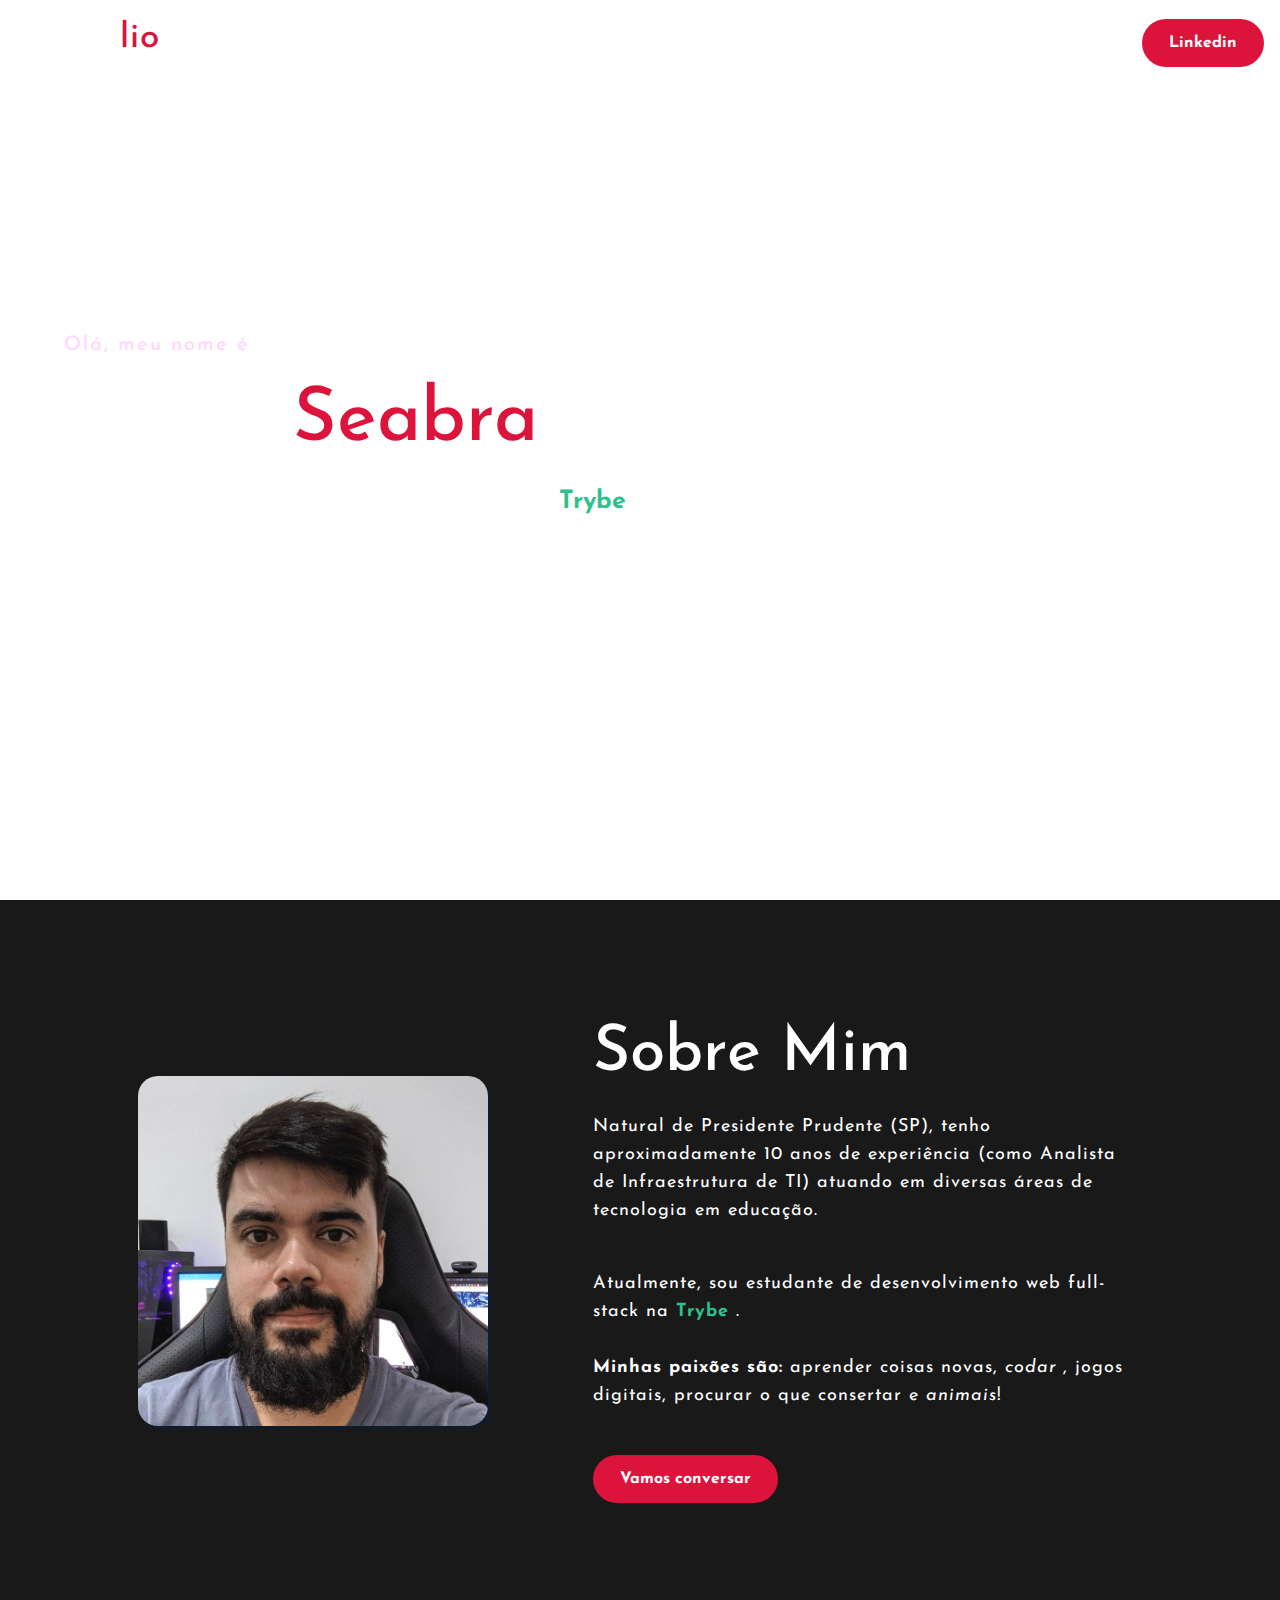
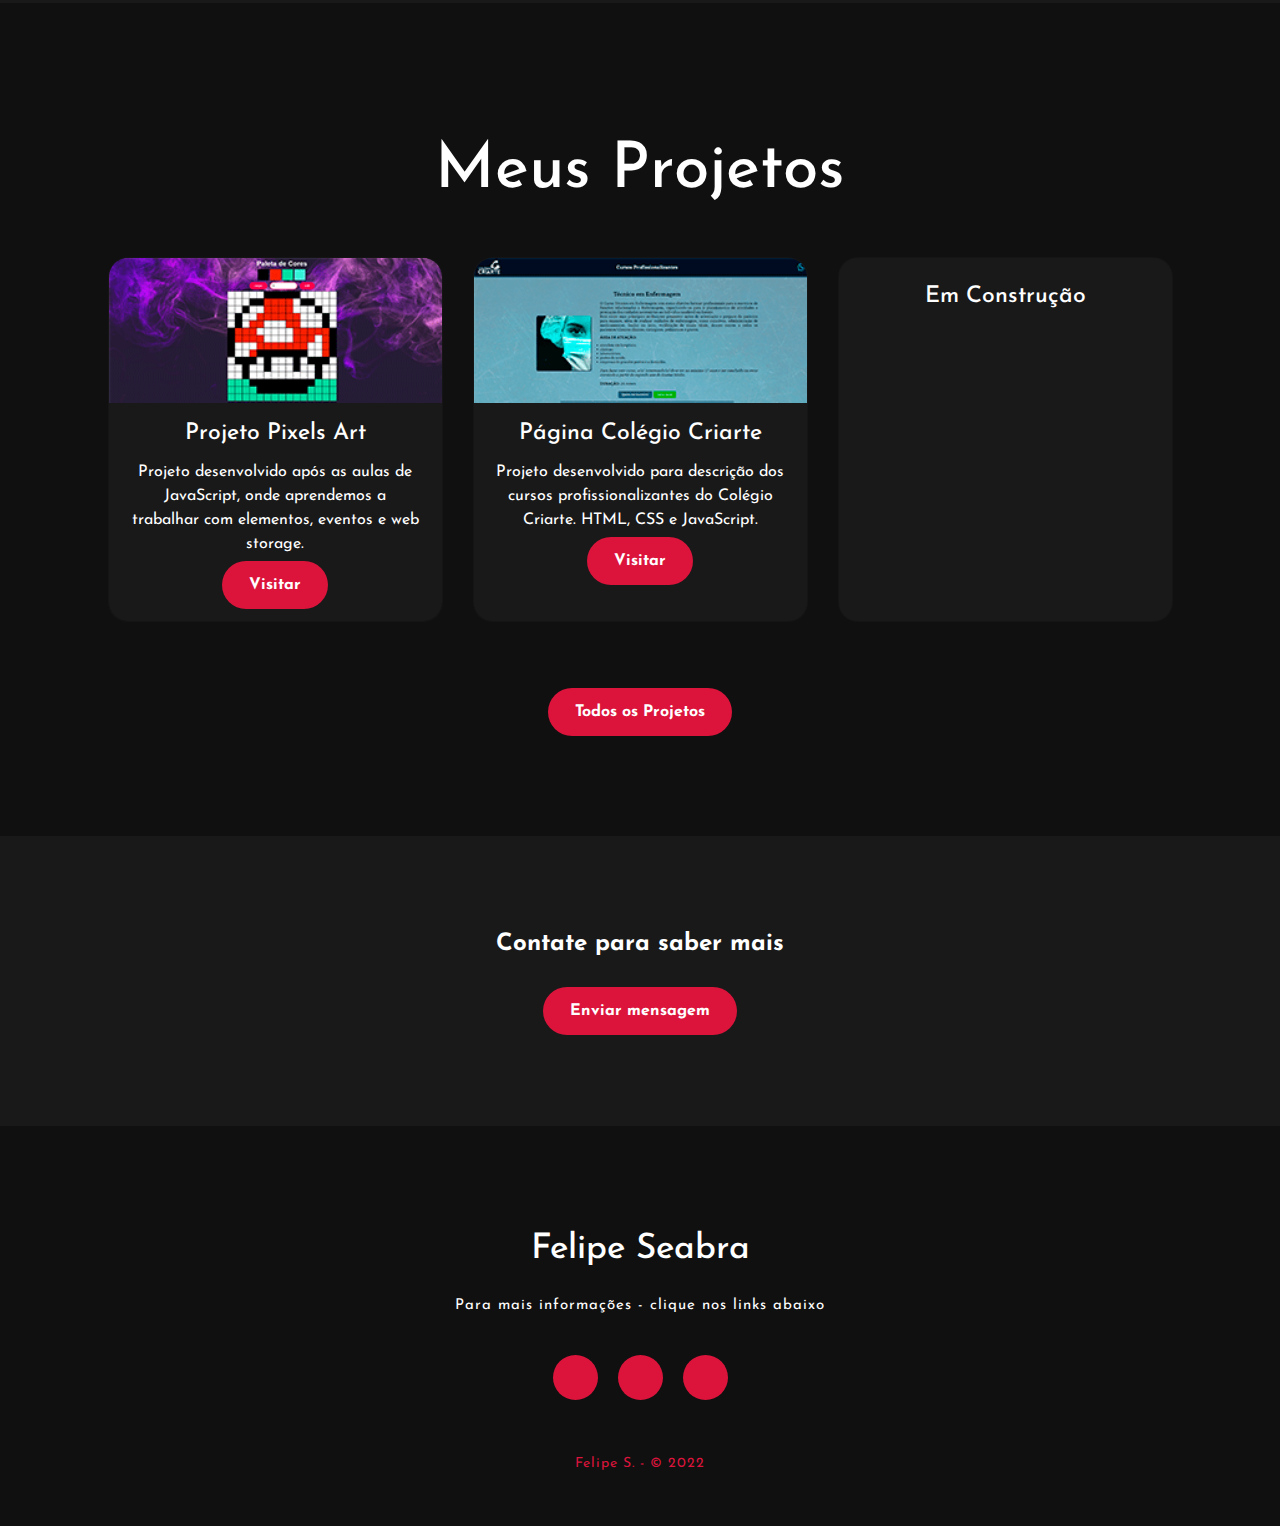
==== commit bd174aef: "Ajuste de erros" ====
--- a/index.html
+++ b/index.html
@@ -46,154 +46,103 @@
         </div>
         <a target="_blank" class="btn d-none d-lg-block link-linkedin">Linkedin</a>
       </nav>
+      <div class="Main">
+        <h4>Olá, meu nome é</h4>
+        <h1>Felipe <span>Seabra</span><span id="animate-flicker">|</span></h1>
+        <h3>Sou estudante de desenvolvimento web na <strong> <a class="trybe" href="https://www.betrybe.com/"
+              target="_blank">Trybe</a> </strong>.</h3>
+        <!-- <div class="Container-btn">
+          <form>
+            <input type="email" nome="email" id="mail" placeholder="Envie seu Email" />
+            <input type="submit" name="submit" value="Começar" />
+          </form>
+        </div>
+        Container-btn -->
+      </div>
+      <!--Main-->
+    </div>
+  </header>
 
-      <body>
-        <!---Cabeçalho-Main-->
-        <header>
-          <div class="background">
-            <nav class="navbar navbar-expand-md container-fluid">
-              <h2 class="logo navbar-brand">Portfó<span>lio</span></h2>
-              <button class="navbar-toggler" type="button" data-toggle="collapse" data-target="#nav-felipe"
-                aria-controls="nav-felipe" aria-expanded="false" aria-label="Alterna navegação">
-                <span class="navbar-toggler-icon"></span>
-              </button>
-              <!--Logo-->
-              <div class="collapse navbar-collapse justify-content-center" id="nav-felipe">
-                <ul class="cabeçalho-link navbar-nav">
-                  <li class="nav-item active">
-                    <a class="nav-link" href="#">Home<span class="sr-only">(Página atual)</span></a>
-                  </li>
-                  <li class="nav-item">
-                    <a class="nav-link" href="#about">Sobre mim</a>
-                  </li>
-                  <li class="nav-item">
-                    <a class="nav-link" href="#projects">Projetos</a>
-                  </li>
-                  <li class="nav-item">
-                    <a class="nav-link" href="#contact">Contato</a>
-                  </li>
-                </ul>
-                <!--cabeçalho-link-->
-              </div>
-              <a target="_blank" class="btn d-none d-lg-block link-linkedin">Linkedin</a>
-            </nav>
+  <main id="about">
+    <section class="background-color-Sobre">
+      <div class="container">
+        <div class="main-sobre row">
+          <img class="picture img-fluid" src="images/felipe-seabra.jpg" alt="Foto Felipe Seabra" />
+          <div class="Text-sobre mt-3">
+            <h2>Sobre Mim</h2>
+            <!-- <h5>Desenvolvedor <span>web</span></h5> -->
+            <p>
+              Natural de Presidente Prudente (SP), tenho aproximadamente 10 anos de experiência (como
+              Analista de Infraestrutura de TI) atuando em diversas áreas de tecnologia em educação.
+            </p>
+            <p>
+              Atualmente, sou estudante de desenvolvimento web full-stack na
+              <strong> <a class="trybe" href="https://www.betrybe.com/" target="_blank">Trybe</a> </strong>.
+              <br /><br />
+              <strong> Minhas paixões são:</strong> aprender coisas novas, <em> codar </em>, jogos digitais, procurar
+              o que consertar e <em>animais</em>!
+            </p>
+            <a target="_blank" class="btn link-linkedin">Vamos conversar</a>
+            <!--Button-->
+          </div>
+          <!--Text-sobre-->
+        </div>
+      </div>
+      <!--main-sobre-->
+    </section>
+    <!--background-color-Sobre-->
 
-            <div class="Main">
-              <h4>Olá, meu nome é</h4>
-              <h1>Felipe <span>Seabra</span><span id="animate-flicker">|</span></h1>
-              <h3>Sou estudante de desenvolvimento web na <strong> <a class="trybe" href="https://www.betrybe.com/"
-                    target="_blank">Trybe</a> </strong>.</h3>
+    <!--Começo-da-seção-nossos-serviços-->
+    <div class="services-container container-fluid" id="projects">
+      <div class="title">
+        <h2>Meus Projetos</h2>
+      </div>
+      <!--title-->
+      <div class="card-box">
+        <!--Card-->
+        <div class="card">
+          <div class="card-bg">
+            <img class="card-img-top" src="projects/pixels-art/images/background-pixels-art.png"
+              alt="Imagem de Pixels Art" />
+            <div class="card-body">
+              <h5 class="card-title">Projeto Pixels Art</h5>
+              <p class="card-text">
+                Projeto desenvolvido após as aulas de JavaScript, onde aprendemos a trabalhar com elementos, eventos e
+                web storage.
+              </p>
+              <a href="projects/pixels-art/index.html" class="btn" target="_blank">Visitar</a>
+            </div>
+          </div>
+        </div>
+        <div class="Card">
+          <div class="card">
+            <img class="card-img-top"
+              src="projects/criarte-profissionalizante/images/background-criarte-profissionalizante.png"
+              alt="Imagem de Pixels Art" />
+            <div class="card-body">
+              <h5 class="card-title">Página Colégio Criarte</h5>
+              <p class="card-text">
+                Projeto desenvolvido para descrição dos cursos profissionalizantes do Colégio Criarte. HTML, CSS e
+                JavaScript.
+              </p>
+              <a href="projects/criarte-profissionalizante/index.html" class="btn" target="_blank">Visitar</a>
+            </div>
+          </div>
+        </div>
+        <div class="card">
+          <div>
+            <i class="fas fa-bell"></i>
+            <h5>Em Construção</h5>
+          </div>
+        </div>
 
-              <!-- <div class="Container-btn">
-            <form>
-              <input type="email" nome="email" id="mail" placeholder="Envie seu Email" />
-              <input type="submit" name="submit" value="Começar" />
-            </form>
-          </div>
-          Container-btn -->
-            </div>
-
-            <!--Main-->
-          </div>
-        </header>
-        <!--background-->
-
-        <!--Começo-da-seção-sobre-->
-        <main id="about">
-          <section class="background-color-Sobre">
-            <div class="container">
-              <div class="main-sobre row">
-                <img class="picture img-fluid" src="images/felipe-seabra.jpg" alt="Foto Felipe Seabra" />
-                <div class="Text-sobre mt-3">
-                  <h2>Sobre Mim</h2>
-                  <!-- <h5>Desenvolvedor <span>web</span></h5> -->
-                  <p>
-                    Natural de Presidente Prudente (SP), tenho aproximadamente 10 anos de experiência (como
-                    Analista de Infraestrutura de TI) atuando em diversas áreas de tecnologia em educação.
-                  </p>
-                  <p>
-                    Atualmente, sou estudante de desenvolvimento web full-stack na
-                    <strong> <a class="trybe" href="https://www.betrybe.com/" target="_blank">Trybe</a> </strong>.
-                    <br /><br />
-                    <strong> Minhas paixões são:</strong> aprender coisas novas, <em> codar </em>, jogos digitais,
-                    procurar
-                    o que consertar e <em>animais</em>!
-                  </p>
-                  <a target="_blank" class="btn link-linkedin">Vamos conversar</a>
-                  <!--Button-->
-                </div>
-                <!--Text-sobre-->
-              </div>
-            </div>
-            <!--main-sobre-->
-          </section>
-          <!--background-color-Sobre-->
-
-          <!--Começo-da-seção-nossos-serviços-->
-
-
-          <div class="services-container container-fluid" id="projects">
-            <div class="title">
-              <h2>Meus Projetos</h2>
-            </div>
-            <!--title-->
-
-            <div class="card-box">
-              <!--Card-->
-              <div class="card">
-                <div class="card-bg">
-                  <img class="card-img-top" src="projects/pixels-art/images/background-pixels-art.png"
-                    alt="Imagem de Pixels Art" />
-                  <div class="card-body">
-                    <h5 class="card-title">Projeto Pixels Art</h5>
-                    <p class="card-text">
-                      Projeto desenvolvido após as aulas de JavaScript, onde aprendemos a trabalhar com elementos,
-                      eventos e
-                      web storage.
-                    </p>
-                    <a href="projects/pixels-art/index.html" class="btn" target="_blank">Visitar</a>
-                  </div>
-                </div>
-              </div>
-            </div>
-
-            <div class="Card">
-              <div class="card">
-                <img class="card-img-top"
-                  src="projects/criarte-profissionalizante/images/background-criarte-profissionalizante.png"
-                  alt="Imagem de Pixels Art" />
-                <div class="card-body">
-                  <h5 class="card-title">Página Colégio Criarte</h5>
-                  <p class="card-text">
-                    Projeto desenvolvido para descrição dos cursos profissionalizantes do Colégio Criarte. HTML, CSS e
-                    JavaScript.
-                  </p>
-                  <a href="projects/criarte-profissionalizante/index.html" class="btn" target="_blank">Visitar</a>
-                </div>
-              </div>
-
-              <div class="card">
-                <div>
-                  <i class="fas fa-bell"></i>
-                  <h5>Em Construção</h5>
-                </div>
-              </div>
-            </div>
-
-            <div class="Card">
-              <i class="fas fa-bell"></i>
-              <h5>Em Construção</h5>
-            </div>
-
-          </div>
-
-          <div class="container text-center mt-5">
-            <a href="/projects.html" class="btn">Todos os Projetos</a>
-          </div>
-          <!--Caixa-->
+      </div>
+      <div class="container text-center mt-5">
+        <a href="/projects.html" class="btn">Todos os Projetos</a>
+      </div>
+      <!--Caixa-->
     </div>
     <!--Conatiner-serviços-->
-
     <!--Contatos-->
     <div class="me-contate container-fluid text-center" id="contact">
       <p>Contate para saber mais</p>
@@ -201,29 +150,29 @@
       <!--button-->
     </div>
     <!--me-contate-->
-    </main>
-    <!--Rodapé--->
-    <footer>
-      <h6>Felipe Seabra</h6>
-      <p>Para mais informações - clique nos links abaixo</p>
-      <div class="Redes-sociais">
-        <a class="link-github" target="_blank"><i class="fab fa-github"></i></a>
-        <a class="link-linkedin" target="_blank"><i class="fab fa-linkedin"></i></a>
-        <a class="link-instagram" target="_blank"><i class="fab fa-instagram"></i></a>
-      </div>
-      <!--Redes-sociais-->
-      <p class="end">Felipe S. - &copy; 2022</p>
-    </footer>
-    <script src="https://code.jquery.com/jquery-3.3.1.slim.min.js"
-      integrity="sha384-q8i/X+965DzO0rT7abK41JStQIAqVgRVzpbzo5smXKp4YfRvH+8abtTE1Pi6jizo"
-      crossorigin="anonymous"></script>
-    <script src="https://cdnjs.cloudflare.com/ajax/libs/popper.js/1.14.3/umd/popper.min.js"
-      integrity="sha384-ZMP7rVo3mIykV+2+9J3UJ46jBk0WLaUAdn689aCwoqbBJiSnjAK/l8WvCWPIPm49"
-      crossorigin="anonymous"></script>
-    <script src="https://stackpath.bootstrapcdn.com/bootstrap/4.1.3/js/bootstrap.min.js"
-      integrity="sha384-ChfqqxuZUCnJSK3+MXmPNIyE6ZbWh2IMqE241rYiqJxyMiZ6OW/JmZQ5stwEULTy"
-      crossorigin="anonymous"></script>
-    <script src="scriptButtons.js"></script>
+  </main>
+  <!--Rodapé--->
+  <footer>
+    <h6>Felipe Seabra</h6>
+    <p>Para mais informações - clique nos links abaixo</p>
+    <div class="Redes-sociais">
+      <a class="link-github" target="_blank"><i class="fab fa-github"></i></a>
+      <a class="link-linkedin" target="_blank"><i class="fab fa-linkedin"></i></a>
+      <a class="link-instagram" target="_blank"><i class="fab fa-instagram"></i></a>
+    </div>
+    <!--Redes-sociais-->
+    <p class="end">Felipe S. - &copy; 2022</p>
+  </footer>
+  <script src="https://code.jquery.com/jquery-3.3.1.slim.min.js"
+    integrity="sha384-q8i/X+965DzO0rT7abK41JStQIAqVgRVzpbzo5smXKp4YfRvH+8abtTE1Pi6jizo"
+    crossorigin="anonymous"></script>
+  <script src="https://cdnjs.cloudflare.com/ajax/libs/popper.js/1.14.3/umd/popper.min.js"
+    integrity="sha384-ZMP7rVo3mIykV+2+9J3UJ46jBk0WLaUAdn689aCwoqbBJiSnjAK/l8WvCWPIPm49"
+    crossorigin="anonymous"></script>
+  <script src="https://stackpath.bootstrapcdn.com/bootstrap/4.1.3/js/bootstrap.min.js"
+    integrity="sha384-ChfqqxuZUCnJSK3+MXmPNIyE6ZbWh2IMqE241rYiqJxyMiZ6OW/JmZQ5stwEULTy"
+    crossorigin="anonymous"></script>
+  <script src="scriptButtons.js"></script>
 </body>
 
-</html>
+</html>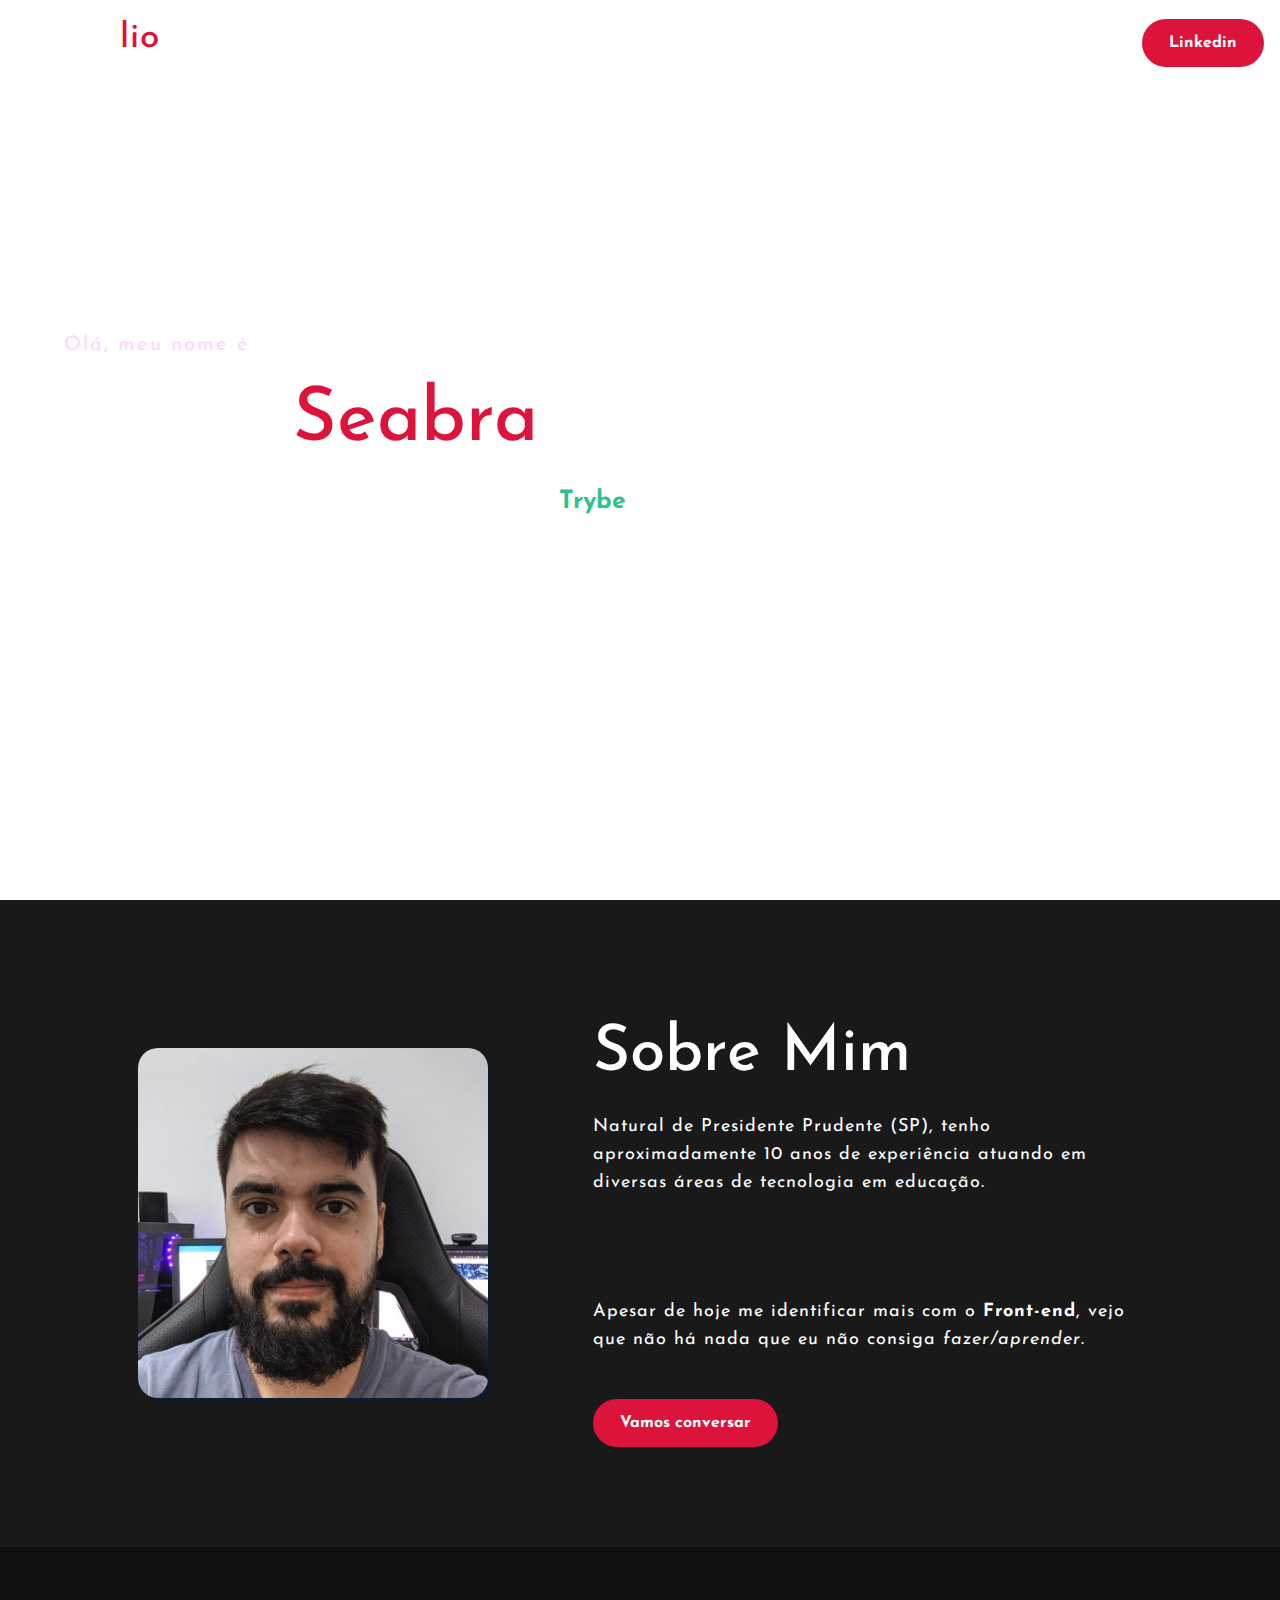
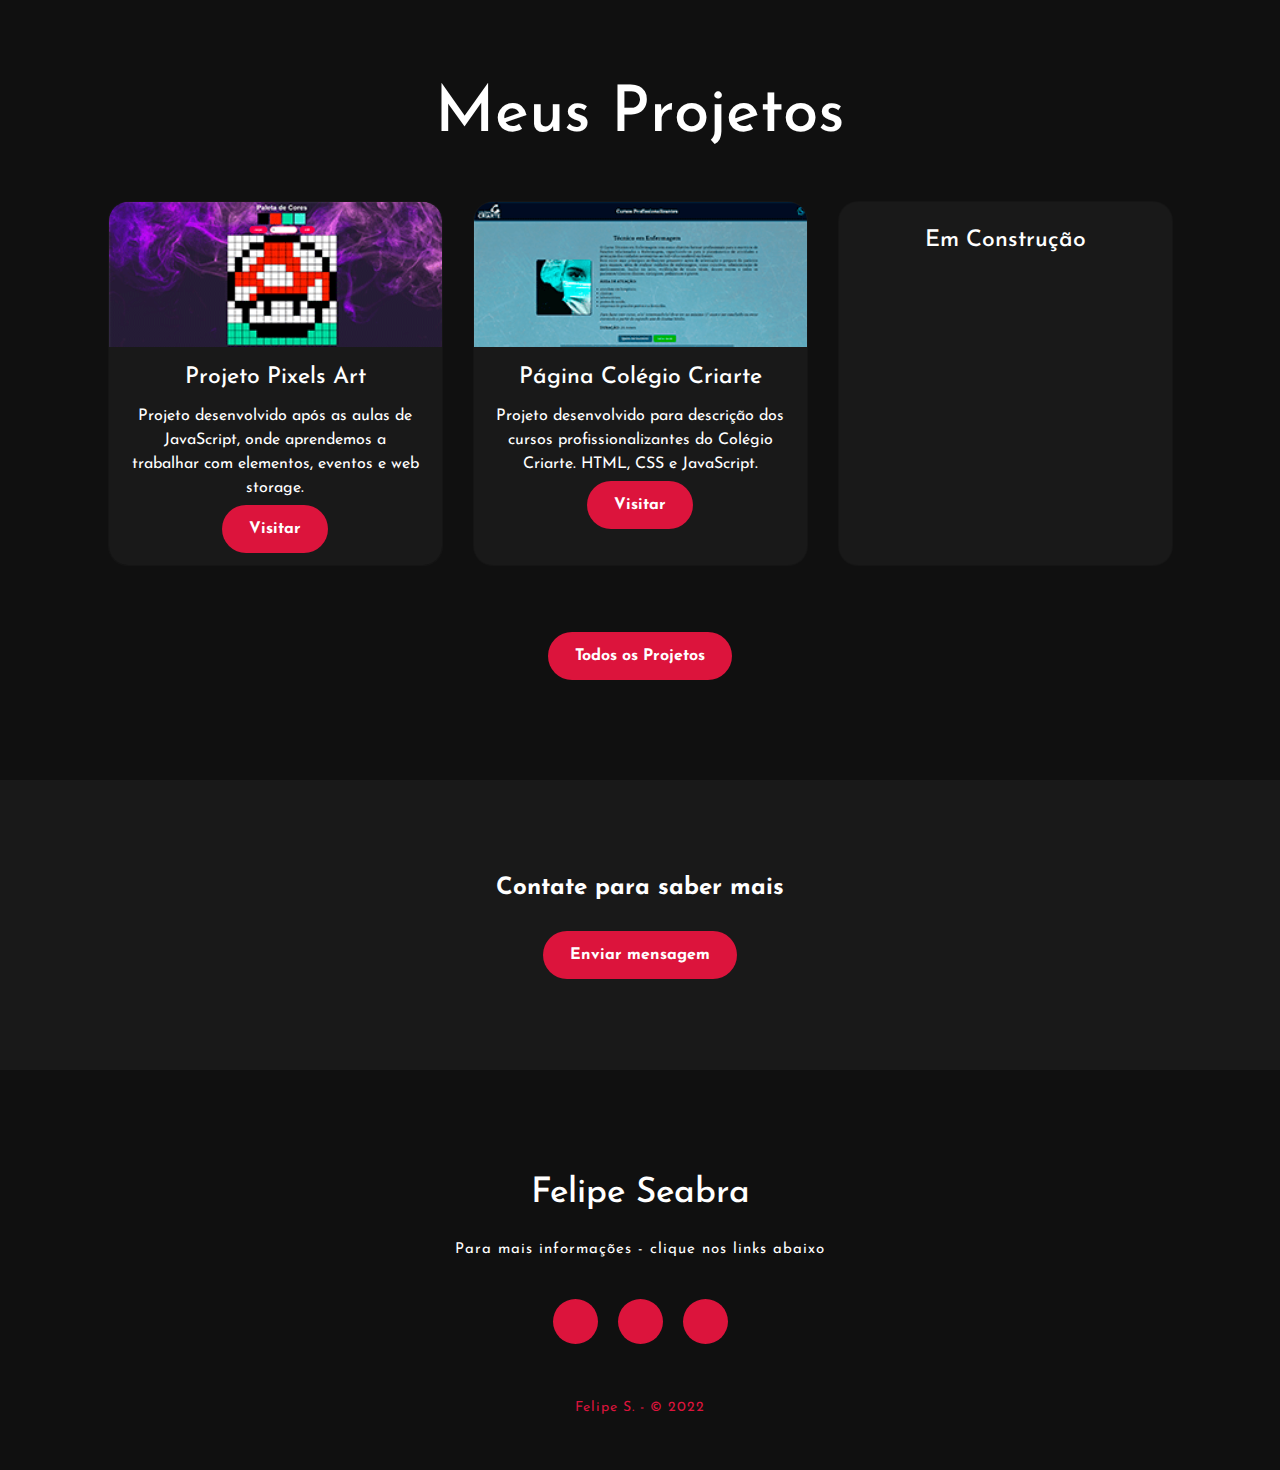
==== commit 0a82cbd1: "Merge pull request #32 from felipe-seabra/updateTemplate" ====
--- a/index.html
+++ b/index.html
@@ -1,178 +1,164 @@
 <!DOCTYPE html>
 <html lang="pt-br">
+  <head>
+    <meta charset="UTF-8" />
+    <meta name="viewport" content="width=device-width, initial-scale=1.0" />
+    <link rel="stylesheet" href="bootstrap.css" />
+    <link rel="stylesheet" href="style.css" />
+    <link rel="shortcut icon" href="images/favicon.ico" type="image/x-icon" />
+    <link href="https://fonts.googleapis.com/css2?family=Josefin+Sans:ital,wght@0,100;0,200;0,300;0,400;0,500;0,600;0,700;1,100;1,200;1,300;1,400;1,500;1,600;1,700&display=swap" rel="stylesheet" />
+    <link
+      rel="stylesheet"
+      href="https://cdnjs.cloudflare.com/ajax/libs/font-awesome/5.15.3/css/all.min.css"
+      integrity="sha512-iBBXm8fW90+nuLcSKlbmrPcLa0OT92xO1BIsZ+ywDWZCvqsWgccV3gFoRBv0z+8dLJgyAHIhR35VZc2oM/gI1w=="
+      crossorigin="anonymous"
+      referrerpolicy="no-referrer"
+    />
+    <title>Portfólio - Felipe Seabra</title>
+  </head>
 
-<head>
-  <meta charset="UTF-8" />
-  <meta name="viewport" content="width=device-width, initial-scale=1.0" />
-  <link rel="stylesheet" href="bootstrap.css">
-  <link rel="stylesheet" href="style.css" />
-  <link rel="shortcut icon" href="images/favicon.ico" type="image/x-icon">
-  <link
-    href="https://fonts.googleapis.com/css2?family=Josefin+Sans:ital,wght@0,100;0,200;0,300;0,400;0,500;0,600;0,700;1,100;1,200;1,300;1,400;1,500;1,600;1,700&display=swap"
-    rel="stylesheet" />
-  <link rel="stylesheet" href="https://cdnjs.cloudflare.com/ajax/libs/font-awesome/5.15.3/css/all.min.css"
-    integrity="sha512-iBBXm8fW90+nuLcSKlbmrPcLa0OT92xO1BIsZ+ywDWZCvqsWgccV3gFoRBv0z+8dLJgyAHIhR35VZc2oM/gI1w=="
-    crossorigin="anonymous" referrerpolicy="no-referrer" />
-  <title>Portfólio - Felipe Seabra</title>
-</head>
-
-<body>
-  <!---Cabeçalho-Main-->
-  <header>
-    <div class="background">
-      <nav class="navbar navbar-expand-md container-fluid">
-        <h2 class="logo navbar-brand">Portfó<span>lio</span></h2>
-        <button class="navbar-toggler" type="button" data-toggle="collapse" data-target="#nav-felipe"
-          aria-controls="nav-felipe" aria-expanded="false" aria-label="Alterna navegação">
-          <span class="navbar-toggler-icon"></span>
-        </button>
-        <!--Logo-->
-        <div class="collapse navbar-collapse justify-content-center" id="nav-felipe">
-          <ul class="cabeçalho-link navbar-nav">
-            <li class="nav-item active">
-              <a class="nav-link" href="#">Home<span class="sr-only">(Página atual)</span></a>
-            </li>
-            <li class="nav-item">
-              <a class="nav-link" href="#about">Sobre</a>
-            </li>
-            <li class="nav-item">
-              <a class="nav-link" href="#projects">Projetos</a>
-            </li>
-            <li class="nav-item">
-              <a class="nav-link" href="#contact">Contato</a>
-            </li>
-          </ul>
-          <!--cabeçalho-link-->
-        </div>
-        <a target="_blank" class="btn d-none d-lg-block link-linkedin">Linkedin</a>
-      </nav>
-      <div class="Main">
-        <h4>Olá, meu nome é</h4>
-        <h1>Felipe <span>Seabra</span><span id="animate-flicker">|</span></h1>
-        <h3>Sou estudante de desenvolvimento web na <strong> <a class="trybe" href="https://www.betrybe.com/"
-              target="_blank">Trybe</a> </strong>.</h3>
-        <!-- <div class="Container-btn">
+  <body>
+    <!---Cabeçalho-Main-->
+    <header>
+      <div class="background">
+        <nav class="navbar navbar-expand-md container-fluid">
+          <h2 class="logo navbar-brand">Portfó<span>lio</span></h2>
+          <button class="navbar-toggler" type="button" data-toggle="collapse" data-target="#nav-felipe" aria-controls="nav-felipe" aria-expanded="false" aria-label="Alterna navegação">
+            <span class="navbar-toggler-icon"></span>
+          </button>
+          <!--Logo-->
+          <div class="collapse navbar-collapse justify-content-center" id="nav-felipe">
+            <ul class="cabeçalho-link navbar-nav">
+              <li class="nav-item active">
+                <a class="nav-link" href="#">Home<span class="sr-only">(Página atual)</span></a>
+              </li>
+              <li class="nav-item">
+                <a class="nav-link" href="#about">Sobre</a>
+              </li>
+              <li class="nav-item">
+                <a class="nav-link" href="#projects">Projetos</a>
+              </li>
+              <li class="nav-item">
+                <a class="nav-link" href="#contact">Contato</a>
+              </li>
+            </ul>
+            <!--cabeçalho-link-->
+          </div>
+          <a target="_blank" class="btn d-none d-lg-block link-linkedin">Linkedin</a>
+        </nav>
+        <div class="Main">
+          <h4>Olá, meu nome é</h4>
+          <h1>Felipe <span>Seabra</span><span id="animate-flicker">|</span></h1>
+          <h3>
+            Sou estudante de desenvolvimento web na <strong> <a class="trybe" href="https://www.betrybe.com/" target="_blank">Trybe</a> </strong>.
+          </h3>
+          <!-- <div class="Container-btn">
           <form>
             <input type="email" nome="email" id="mail" placeholder="Envie seu Email" />
             <input type="submit" name="submit" value="Começar" />
           </form>
         </div>
         Container-btn -->
+        </div>
+        <!--Main-->
       </div>
-      <!--Main-->
-    </div>
-  </header>
+    </header>
 
-  <main id="about">
-    <section class="background-color-Sobre">
-      <div class="container">
-        <div class="main-sobre row">
-          <img class="picture img-fluid" src="images/felipe-seabra.jpg" alt="Foto Felipe Seabra" />
-          <div class="Text-sobre mt-3">
-            <h2>Sobre Mim</h2>
-            <!-- <h5>Desenvolvedor <span>web</span></h5> -->
-            <p>
-              Natural de Presidente Prudente (SP), tenho aproximadamente 10 anos de experiência (como
-              Analista de Infraestrutura de TI) atuando em diversas áreas de tecnologia em educação.
-            </p>
-            <p>
-              Atualmente, sou estudante de desenvolvimento web full-stack na
-              <strong> <a class="trybe" href="https://www.betrybe.com/" target="_blank">Trybe</a> </strong>.
-              <br /><br />
-              <strong> Minhas paixões são:</strong> aprender coisas novas, <em> codar </em>, jogos digitais, procurar
-              o que consertar e <em>animais</em>!
-            </p>
-            <a target="_blank" class="btn link-linkedin">Vamos conversar</a>
-            <!--Button-->
+    <main id="about">
+      <section class="background-color-Sobre">
+        <div class="container">
+          <div class="main-sobre row">
+            <img class="picture img-fluid" src="images/felipe-seabra.jpg" alt="Foto Felipe Seabra" />
+            <div class="Text-sobre mt-3">
+              <h2>Sobre Mim</h2>
+              <!-- <h5>Desenvolvedor <span>web</span></h5> -->
+              <p>Natural de Presidente Prudente (SP), tenho aproximadamente 10 anos de experiência atuando em diversas áreas de tecnologia em educação.</p>
+              <p>
+                <br /><br />
+                Apesar de hoje me identificar mais com o <strong>Front-end</strong>, vejo que não há nada que eu não consiga <em>fazer/aprender</em>.
+              </p>
+              <a target="_blank" class="btn link-linkedin">Vamos conversar</a>
+              <!--Button-->
+            </div>
+            <!--Text-sobre-->
           </div>
-          <!--Text-sobre-->
         </div>
-      </div>
-      <!--main-sobre-->
-    </section>
-    <!--background-color-Sobre-->
+        <!--main-sobre-->
+      </section>
+      <!--background-color-Sobre-->
 
-    <!--Começo-da-seção-nossos-serviços-->
-    <div class="services-container container-fluid" id="projects">
-      <div class="title">
-        <h2>Meus Projetos</h2>
-      </div>
-      <!--title-->
-      <div class="card-box">
-        <!--Card-->
-        <div class="card">
-          <div class="card-bg">
-            <img class="card-img-top" src="projects/pixels-art/images/background-pixels-art.png"
-              alt="Imagem de Pixels Art" />
-            <div class="card-body">
-              <h5 class="card-title">Projeto Pixels Art</h5>
-              <p class="card-text">
-                Projeto desenvolvido após as aulas de JavaScript, onde aprendemos a trabalhar com elementos, eventos e
-                web storage.
-              </p>
-              <a href="projects/pixels-art/index.html" class="btn" target="_blank">Visitar</a>
+      <!--Começo-da-seção-nossos-serviços-->
+      <div class="services-container container-fluid" id="projects">
+        <div class="title">
+          <h2>Meus Projetos</h2>
+        </div>
+        <!--title-->
+        <div class="card-box">
+          <!--Card-->
+          <div class="card">
+            <div class="card-bg">
+              <img class="card-img-top" src="projects/pixels-art/images/background-pixels-art.png" alt="Imagem de Pixels Art" />
+              <div class="card-body">
+                <h5 class="card-title">Projeto Pixels Art</h5>
+                <p class="card-text">Projeto desenvolvido após as aulas de JavaScript, onde aprendemos a trabalhar com elementos, eventos e web storage.</p>
+                <a href="projects/pixels-art/index.html" class="btn" target="_blank">Visitar</a>
+              </div>
+            </div>
+          </div>
+          <div class="Card">
+            <div class="card">
+              <img class="card-img-top" src="projects/criarte-profissionalizante/images/background-criarte-profissionalizante.png" alt="Imagem de Pixels Art" />
+              <div class="card-body">
+                <h5 class="card-title">Página Colégio Criarte</h5>
+                <p class="card-text">Projeto desenvolvido para descrição dos cursos profissionalizantes do Colégio Criarte. HTML, CSS e JavaScript.</p>
+                <a href="projects/criarte-profissionalizante/index.html" class="btn" target="_blank">Visitar</a>
+              </div>
+            </div>
+          </div>
+          <div class="card">
+            <div>
+              <i class="fas fa-bell"></i>
+              <h5>Em Construção</h5>
             </div>
           </div>
         </div>
-        <div class="Card">
-          <div class="card">
-            <img class="card-img-top"
-              src="projects/criarte-profissionalizante/images/background-criarte-profissionalizante.png"
-              alt="Imagem de Pixels Art" />
-            <div class="card-body">
-              <h5 class="card-title">Página Colégio Criarte</h5>
-              <p class="card-text">
-                Projeto desenvolvido para descrição dos cursos profissionalizantes do Colégio Criarte. HTML, CSS e
-                JavaScript.
-              </p>
-              <a href="projects/criarte-profissionalizante/index.html" class="btn" target="_blank">Visitar</a>
-            </div>
-          </div>
+        <div class="container text-center mt-5">
+          <a href="/projects.html" class="btn">Todos os Projetos</a>
         </div>
-        <div class="card">
-          <div>
-            <i class="fas fa-bell"></i>
-            <h5>Em Construção</h5>
-          </div>
-        </div>
-
+        <!--Caixa-->
       </div>
-      <div class="container text-center mt-5">
-        <a href="/projects.html" class="btn">Todos os Projetos</a>
+      <!--Conatiner-serviços-->
+      <!--Contatos-->
+      <div class="me-contate container-fluid text-center" id="contact">
+        <p>Contate para saber mais</p>
+        <a target="_blank" class="btn link-linkedin">Enviar mensagem</a>
+        <!--button-->
       </div>
-      <!--Caixa-->
-    </div>
-    <!--Conatiner-serviços-->
-    <!--Contatos-->
-    <div class="me-contate container-fluid text-center" id="contact">
-      <p>Contate para saber mais</p>
-      <a target="_blank" class="btn link-linkedin">Enviar mensagem</a>
-      <!--button-->
-    </div>
-    <!--me-contate-->
-  </main>
-  <!--Rodapé--->
-  <footer>
-    <h6>Felipe Seabra</h6>
-    <p>Para mais informações - clique nos links abaixo</p>
-    <div class="Redes-sociais">
-      <a class="link-github" target="_blank"><i class="fab fa-github"></i></a>
-      <a class="link-linkedin" target="_blank"><i class="fab fa-linkedin"></i></a>
-      <a class="link-instagram" target="_blank"><i class="fab fa-instagram"></i></a>
-    </div>
-    <!--Redes-sociais-->
-    <p class="end">Felipe S. - &copy; 2022</p>
-  </footer>
-  <script src="https://code.jquery.com/jquery-3.3.1.slim.min.js"
-    integrity="sha384-q8i/X+965DzO0rT7abK41JStQIAqVgRVzpbzo5smXKp4YfRvH+8abtTE1Pi6jizo"
-    crossorigin="anonymous"></script>
-  <script src="https://cdnjs.cloudflare.com/ajax/libs/popper.js/1.14.3/umd/popper.min.js"
-    integrity="sha384-ZMP7rVo3mIykV+2+9J3UJ46jBk0WLaUAdn689aCwoqbBJiSnjAK/l8WvCWPIPm49"
-    crossorigin="anonymous"></script>
-  <script src="https://stackpath.bootstrapcdn.com/bootstrap/4.1.3/js/bootstrap.min.js"
-    integrity="sha384-ChfqqxuZUCnJSK3+MXmPNIyE6ZbWh2IMqE241rYiqJxyMiZ6OW/JmZQ5stwEULTy"
-    crossorigin="anonymous"></script>
-  <script src="scriptButtons.js"></script>
-</body>
-
-</html>+      <!--me-contate-->
+    </main>
+    <!--Rodapé--->
+    <footer>
+      <h6>Felipe Seabra</h6>
+      <p>Para mais informações - clique nos links abaixo</p>
+      <div class="Redes-sociais">
+        <a class="link-github" target="_blank"><i class="fab fa-github"></i></a>
+        <a class="link-linkedin" target="_blank"><i class="fab fa-linkedin"></i></a>
+        <a class="link-instagram" target="_blank"><i class="fab fa-instagram"></i></a>
+      </div>
+      <!--Redes-sociais-->
+      <p class="end">Felipe S. - &copy; 2022</p>
+    </footer>
+    <script src="https://code.jquery.com/jquery-3.3.1.slim.min.js" integrity="sha384-q8i/X+965DzO0rT7abK41JStQIAqVgRVzpbzo5smXKp4YfRvH+8abtTE1Pi6jizo" crossorigin="anonymous"></script>
+    <script
+      src="https://cdnjs.cloudflare.com/ajax/libs/popper.js/1.14.3/umd/popper.min.js"
+      integrity="sha384-ZMP7rVo3mIykV+2+9J3UJ46jBk0WLaUAdn689aCwoqbBJiSnjAK/l8WvCWPIPm49"
+      crossorigin="anonymous"
+    ></script>
+    <script
+      src="https://stackpath.bootstrapcdn.com/bootstrap/4.1.3/js/bootstrap.min.js"
+      integrity="sha384-ChfqqxuZUCnJSK3+MXmPNIyE6ZbWh2IMqE241rYiqJxyMiZ6OW/JmZQ5stwEULTy"
+      crossorigin="anonymous"
+    ></script>
+    <script src="scriptButtons.js"></script>
+  </body>
+</html>
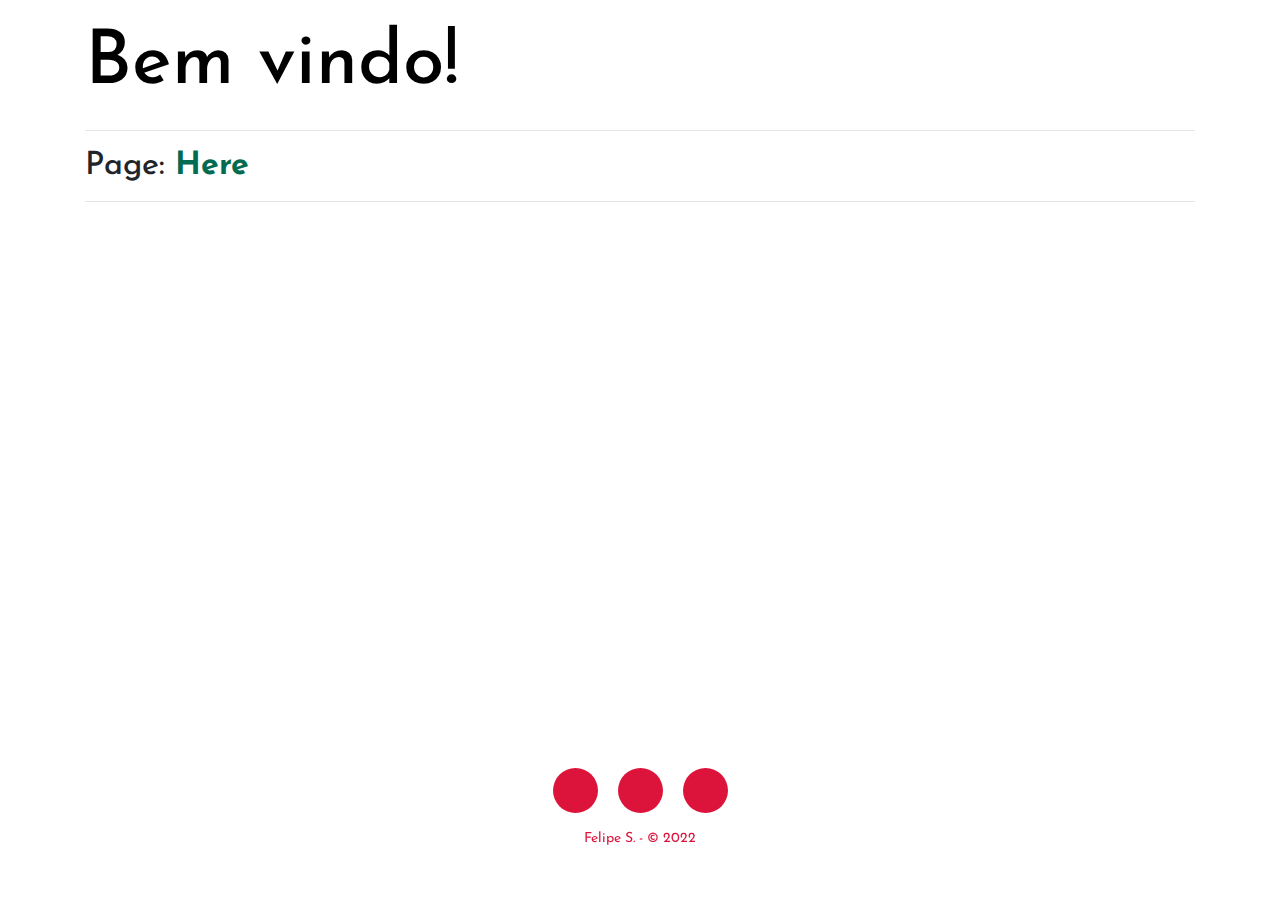
==== commit fba257b9: "upload index" ====
--- a/index.html
+++ b/index.html
@@ -2,11 +2,17 @@
 <html lang="pt-br">
   <head>
     <meta charset="UTF-8" />
+    <meta http-equiv="X-UA-Compatible" content="IE=edge" />
     <meta name="viewport" content="width=device-width, initial-scale=1.0" />
+
     <link rel="stylesheet" href="bootstrap.css" />
     <link rel="stylesheet" href="style.css" />
     <link rel="shortcut icon" href="images/favicon.ico" type="image/x-icon" />
-    <link href="https://fonts.googleapis.com/css2?family=Josefin+Sans:ital,wght@0,100;0,200;0,300;0,400;0,500;0,600;0,700;1,100;1,200;1,300;1,400;1,500;1,600;1,700&display=swap" rel="stylesheet" />
+
+    <link
+      href="https://fonts.googleapis.com/css2?family=Josefin+Sans:ital,wght@0,100;0,200;0,300;0,400;0,500;0,600;0,700;1,100;1,200;1,300;1,400;1,500;1,600;1,700&display=swap"
+      rel="stylesheet"
+    />
     <link
       rel="stylesheet"
       href="https://cdnjs.cloudflare.com/ajax/libs/font-awesome/5.15.3/css/all.min.css"
@@ -14,141 +20,30 @@
       crossorigin="anonymous"
       referrerpolicy="no-referrer"
     />
-    <title>Portfólio - Felipe Seabra</title>
+
+    <title>Portfólio - Redirect</title>
   </head>
-
   <body>
-    <!---Cabeçalho-Main-->
-    <header>
-      <div class="background">
-        <nav class="navbar navbar-expand-md container-fluid">
-          <h2 class="logo navbar-brand">Portfó<span>lio</span></h2>
-          <button class="navbar-toggler" type="button" data-toggle="collapse" data-target="#nav-felipe" aria-controls="nav-felipe" aria-expanded="false" aria-label="Alterna navegação">
-            <span class="navbar-toggler-icon"></span>
-          </button>
-          <!--Logo-->
-          <div class="collapse navbar-collapse justify-content-center" id="nav-felipe">
-            <ul class="cabeçalho-link navbar-nav">
-              <li class="nav-item active">
-                <a class="nav-link" href="#">Home<span class="sr-only">(Página atual)</span></a>
-              </li>
-              <li class="nav-item">
-                <a class="nav-link" href="#about">Sobre</a>
-              </li>
-              <li class="nav-item">
-                <a class="nav-link" href="#projects">Projetos</a>
-              </li>
-              <li class="nav-item">
-                <a class="nav-link" href="#contact">Contato</a>
-              </li>
-            </ul>
-            <!--cabeçalho-link-->
-          </div>
-          <a target="_blank" class="btn d-none d-lg-block link-linkedin">Linkedin</a>
-        </nav>
-        <div class="Main">
-          <h4>Olá, meu nome é</h4>
-          <h1>Felipe <span>Seabra</span><span id="animate-flicker">|</span></h1>
-          <h3>
-            Sou estudante de desenvolvimento web na <strong> <a class="trybe" href="https://www.betrybe.com/" target="_blank">Trybe</a> </strong>.
-          </h3>
-          <!-- <div class="Container-btn">
-          <form>
-            <input type="email" nome="email" id="mail" placeholder="Envie seu Email" />
-            <input type="submit" name="submit" value="Começar" />
-          </form>
-        </div>
-        Container-btn -->
-        </div>
-        <!--Main-->
-      </div>
-    </header>
-
-    <main id="about">
-      <section class="background-color-Sobre">
-        <div class="container">
-          <div class="main-sobre row">
-            <img class="picture img-fluid" src="images/felipe-seabra.jpg" alt="Foto Felipe Seabra" />
-            <div class="Text-sobre mt-3">
-              <h2>Sobre Mim</h2>
-              <!-- <h5>Desenvolvedor <span>web</span></h5> -->
-              <p>Natural de Presidente Prudente (SP), tenho aproximadamente 10 anos de experiência atuando em diversas áreas de tecnologia em educação.</p>
-              <p>
-                <br /><br />
-                Apesar de hoje me identificar mais com o <strong>Front-end</strong>, vejo que não há nada que eu não consiga <em>fazer/aprender</em>.
-              </p>
-              <a target="_blank" class="btn link-linkedin">Vamos conversar</a>
-              <!--Button-->
-            </div>
-            <!--Text-sobre-->
-          </div>
-        </div>
-        <!--main-sobre-->
-      </section>
-      <!--background-color-Sobre-->
-
-      <!--Começo-da-seção-nossos-serviços-->
-      <div class="services-container container-fluid" id="projects">
-        <div class="title">
-          <h2>Meus Projetos</h2>
-        </div>
-        <!--title-->
-        <div class="card-box">
-          <!--Card-->
-          <div class="card">
-            <div class="card-bg">
-              <img class="card-img-top" src="projects/pixels-art/images/background-pixels-art.png" alt="Imagem de Pixels Art" />
-              <div class="card-body">
-                <h5 class="card-title">Projeto Pixels Art</h5>
-                <p class="card-text">Projeto desenvolvido após as aulas de JavaScript, onde aprendemos a trabalhar com elementos, eventos e web storage.</p>
-                <a href="projects/pixels-art/index.html" class="btn" target="_blank">Visitar</a>
-              </div>
-            </div>
-          </div>
-          <div class="Card">
-            <div class="card">
-              <img class="card-img-top" src="projects/criarte-profissionalizante/images/background-criarte-profissionalizante.png" alt="Imagem de Pixels Art" />
-              <div class="card-body">
-                <h5 class="card-title">Página Colégio Criarte</h5>
-                <p class="card-text">Projeto desenvolvido para descrição dos cursos profissionalizantes do Colégio Criarte. HTML, CSS e JavaScript.</p>
-                <a href="projects/criarte-profissionalizante/index.html" class="btn" target="_blank">Visitar</a>
-              </div>
-            </div>
-          </div>
-          <div class="card">
-            <div>
-              <i class="fas fa-bell"></i>
-              <h5>Em Construção</h5>
-            </div>
-          </div>
-        </div>
-        <div class="container text-center mt-5">
-          <a href="/projects.html" class="btn">Todos os Projetos</a>
-        </div>
-        <!--Caixa-->
-      </div>
-      <!--Conatiner-serviços-->
-      <!--Contatos-->
-      <div class="me-contate container-fluid text-center" id="contact">
-        <p>Contate para saber mais</p>
-        <a target="_blank" class="btn link-linkedin">Enviar mensagem</a>
-        <!--button-->
-      </div>
-      <!--me-contate-->
+    <main class="container justfy-content-center">
+      <h1>Bem vindo!</h1>
+      <hr />
+      <h2>Page: <a href="https://felipeseabra.vercel.app/" target="_blank">Here</a></h2>
+      <hr />
     </main>
-    <!--Rodapé--->
-    <footer>
-      <h6>Felipe Seabra</h6>
-      <p>Para mais informações - clique nos links abaixo</p>
+    <footer class="fixed-bottom">
       <div class="Redes-sociais">
         <a class="link-github" target="_blank"><i class="fab fa-github"></i></a>
         <a class="link-linkedin" target="_blank"><i class="fab fa-linkedin"></i></a>
         <a class="link-instagram" target="_blank"><i class="fab fa-instagram"></i></a>
       </div>
-      <!--Redes-sociais-->
       <p class="end">Felipe S. - &copy; 2022</p>
     </footer>
-    <script src="https://code.jquery.com/jquery-3.3.1.slim.min.js" integrity="sha384-q8i/X+965DzO0rT7abK41JStQIAqVgRVzpbzo5smXKp4YfRvH+8abtTE1Pi6jizo" crossorigin="anonymous"></script>
+
+    <script
+      src="https://code.jquery.com/jquery-3.3.1.slim.min.js"
+      integrity="sha384-q8i/X+965DzO0rT7abK41JStQIAqVgRVzpbzo5smXKp4YfRvH+8abtTE1Pi6jizo"
+      crossorigin="anonymous"
+    ></script>
     <script
       src="https://cdnjs.cloudflare.com/ajax/libs/popper.js/1.14.3/umd/popper.min.js"
       integrity="sha384-ZMP7rVo3mIykV+2+9J3UJ46jBk0WLaUAdn689aCwoqbBJiSnjAK/l8WvCWPIPm49"
@@ -159,6 +54,7 @@
       integrity="sha384-ChfqqxuZUCnJSK3+MXmPNIyE6ZbWh2IMqE241rYiqJxyMiZ6OW/JmZQ5stwEULTy"
       crossorigin="anonymous"
     ></script>
+
     <script src="scriptButtons.js"></script>
   </body>
 </html>
--- a/style.css
+++ b/style.css
@@ -5,328 +5,36 @@
   box-sizing: border-box;
 }
 
-.background {
-  background-image: url(images/background-main.png);
-  background-size: cover;
-  background-position: center;
-  height: 100vh;
-  width: 100%;
-}
-
-.show {
-  text-align: right;
-}
-
-.logo {
-  color: #fff;
-  font-size: 35px;
-  cursor: pointer;
-  letter-spacing: 1px;
-}
-
-.bg-navbar {
-  background: #101010;
-}
-
-.navbar-toggler-icon {
-  background-image: url("data:image/svg+xml;charset=utf8,%3Csvg viewBox='0 0 32 32' xmlns='http://www.w3.org/2000/svg'%3E%3Cpath stroke='rgba(255,255,255, 1)' stroke-width='2' stroke-linecap='round' stroke-miterlimit='10' d='M4 8h24M4 16h24M4 24h24'/%3E%3C/svg%3E");
-}
-
 span {
   color: #dc143c;
 }
 
-.trybe {
-  text-decoration: none;
-  color: #2fc18c;
-}
-
-.trybe:hover {
+h2 a {
   color: #036b52;
-}
-
-nav ul li {
-  list-style-type: none;
-  display: inline-block;
-  padding: 10px 25px;
-}
-
-nav ul li a {
-  color: #fff;
   text-decoration: none;
   font-weight: bold;
   text-transform: capitalize;
 }
 
-nav ul li a:hover {
-  color: #dc143c;
+h2 a:hover {
+  color: #2fc18c;
   transform: 0.4s;
 }
 
-.btn {
-  background-color: #dc143c;
-  color: #fff;
-  text-decoration: none;
-  border: 2px solid transparent;
-  font-weight: bold;
-  padding: 10px 25px;
-  border-radius: 25px;
-  transition: transform 0.4s;
-}
-
-.btn:hover {
-  transform: scale(1.1);
-}
-
-.background-color-Sobre {
-  background-color: #191919;
-  width: 100%;
-  padding: 100px 0px;
-}
-
-.background-color-grey {
-  background-color: #191919;
-  width: 100%;
-  padding: 100px 0px;
-}
-
-.Main {
-  position: absolute;
-  top: 50%;
-  left: 5%;
-  transform: translateY(-50%);
-}
-
-.Main span {
-  color: #dc143c;
-}
-
-#animate-flicker {
-  margin-left: 1vw;
-  color: #fff;
-}
-
 h1 {
-  color: #fff;
+  color: #000;
   margin: 20px 0px 20px;
   font-size: 75px;
-}
-
-h4 {
-  color: #fcfc;
-  letter-spacing: 2px;
-  font-size: 20px;
-}
-
-h3 {
-  color: #fff;
-  font-size: 25px;
-  margin-bottom: 50px;
-}
-
-.Container-btn form {
-  width: 380px;
-  max-width: 100%;
-  position: relative;
-}
-
-.background-color-Sobre img {
-  width: 100%;
-  height: auto;
-}
-
-.Text-sobre {
-  width: 550px;
-}
-
-.main-sobre {
-  align-items: center;
-  justify-content: space-around;
-
-  margin: 0 auto;
-}
-
-.picture {
-  max-width: 350px;
-  border-radius: 20px;
-  box-shadow: 3px 3px #0d1b2a;
-}
-
-.Text-sobre h2 {
-  color: #fff;
-  font-size: 4em;
-  text-transform: capitalize;
-  margin-bottom: 20px;
-}
-
-.Text-sobre h5 {
-  color: #fff;
-  letter-spacing: 2px;
-  font-size: 22px;
-  margin-bottom: 25px;
-  text-transform: capitalize;
-}
-
-.Text-sobre p {
-  color: #fff;
-  letter-spacing: 1px;
-  line-height: 28px;
-  font-size: 18px;
-  margin-bottom: 45px;
-}
-
-button:hover {
-  background-color: transparent;
-  border: 2px solid #dc143c;
-  cursor: pointer;
-}
-
-.services-container {
-  background-color: #101010;
-  width: 100%;
-  padding: 100px 0px;
-}
-
-.title h2 {
-  color: #fff;
-  font-size: 4em;
-  margin: 30px auto;
-  text-align: center;
-}
-
-.card-box {
-  display: flex;
-  justify-content: center;
-  align-items: center;
-  min-height: 400px;
-  flex-wrap: wrap;
-}
-
-.card-bg {
-  background-color: #101010;
-}
-
-.card {
-  background: #191919;
-  height: 365px;
-  width: 335px;
-  border-radius: 20px;
-  margin: 15px;
-  position: relative;
-  overflow: hidden;
-  text-align: center;
-}
-
-.card-2 {
-  background: #101010;
-  height: 365px;
-  width: 335px;
-  border-radius: 20px;
-  margin: 15px;
-  position: relative;
-  overflow: hidden;
-  text-align: center;
-}
-
-.card-2 i {
-  font-size: 50px;
-  display: block;
-  text-align: center;
-  margin: 25px 0px;
-  color: #dc143c;
-}
-
-.card i {
-  font-size: 50px;
-  display: block;
-  text-align: center;
-  margin: 25px 0px;
-  color: #dc143c;
-}
-
-h5 {
-  color: #fff;
-  font-size: 23px;
-  margin-bottom: 15px;
-}
-
-.card-body {
-  background-color: #191919;
-  height: 95%;
-  padding: 1.08rem;
-}
-
-.card2-body {
-  background-color: #101010;
-  color: #fff;
-  width: 98%;
-  margin-top: 10px;
-}
-
-.card-body p {
-  color: #fff;
-}
-
-.card-text {
-  margin: 5px;
-}
-
-.card-img-top {
-  width: 105%;
-}
-
-/* .Paragrafo-button {
-  color: #fff;
-  font-size: 16px;
-  line-height: 27px;
-  margin-bottom: 25px;
-} */
-
-/* .Paragrafo-button button {
-  margin-top: 25px;
-} */
-
-.me-contate {
-  width: 100%;
-  height: 290px;
-  background-color: #191919;
-  display: flex;
-  flex-direction: column;
-  justify-content: center;
-  align-items: center;
-}
-
-.me-contate p {
-  color: #fff;
-  font-size: 1.5em;
-  font-weight: bold;
-  margin-bottom: 25px;
 }
 
 footer {
   position: relative;
   width: 100%;
-  height: 400px;
-  background-color: #101010;
+  height: 220px;
   display: flex;
   flex-direction: column;
   align-items: center;
   justify-content: center;
-}
-
-footer h6 {
-  font-size: 35px;
-  color: #fff;
-}
-
-footer p {
-  color: #fff;
-  font-size: 15px;
-  width: 100%px;
-  text-align: center;
-  margin-top: 15px;
-  letter-spacing: 1px;
-  line-height: 23px;
 }
 
 .Redes-sociais {
@@ -360,99 +68,3 @@
   bottom: 35px;
   font-size: 14px;
 }
-
-@keyframes flickerAnimation {
-  0% {
-    opacity: 1;
-  }
-
-  50% {
-    opacity: 0;
-  }
-
-  100% {
-    opacity: 1;
-  }
-}
-
-@-o-keyframes flickerAnimation {
-  0% {
-    opacity: 1;
-  }
-
-  50% {
-    opacity: 0;
-  }
-
-  100% {
-    opacity: 1;
-  }
-}
-
-@-moz-keyframes flickerAnimation {
-  0% {
-    opacity: 1;
-  }
-
-  50% {
-    opacity: 0;
-  }
-
-  100% {
-    opacity: 1;
-  }
-}
-
-@-webkit-keyframes flickerAnimation {
-  0% {
-    opacity: 1;
-  }
-
-  50% {
-    opacity: 0;
-  }
-
-  100% {
-    opacity: 1;
-  }
-}
-
-#animate-flicker {
-  -webkit-animation: flickerAnimation 1s infinite;
-  -moz-animation: flickerAnimation 1s infinite;
-  -o-animation: flickerAnimation 1s infinite;
-  animation: flickerAnimation 1s infinite;
-}
-
-@media screen and (max-width: 990px) {
-  .picture {
-    max-width: 280px;
-  }
-
-  .Text-sobre {
-    display: flex;
-    flex-direction: column;
-    justify-content: center;
-    align-items: center;
-    width: 90%;
-  }
-
-  .Text-sobre h2 {
-    font-size: 2.5em;
-    text-align: center;
-  }
-
-  .title h2 {
-    font-size: 2.5em;
-    text-align: center;
-  }
-}
-
-@media screen and (max-width: 768px) {
-  .navbar {
-    background-color: #191919;
-    z-index: 1;
-    border-radius: 0 0 5px 5px;
-    transition: .5s;
-  }
-}
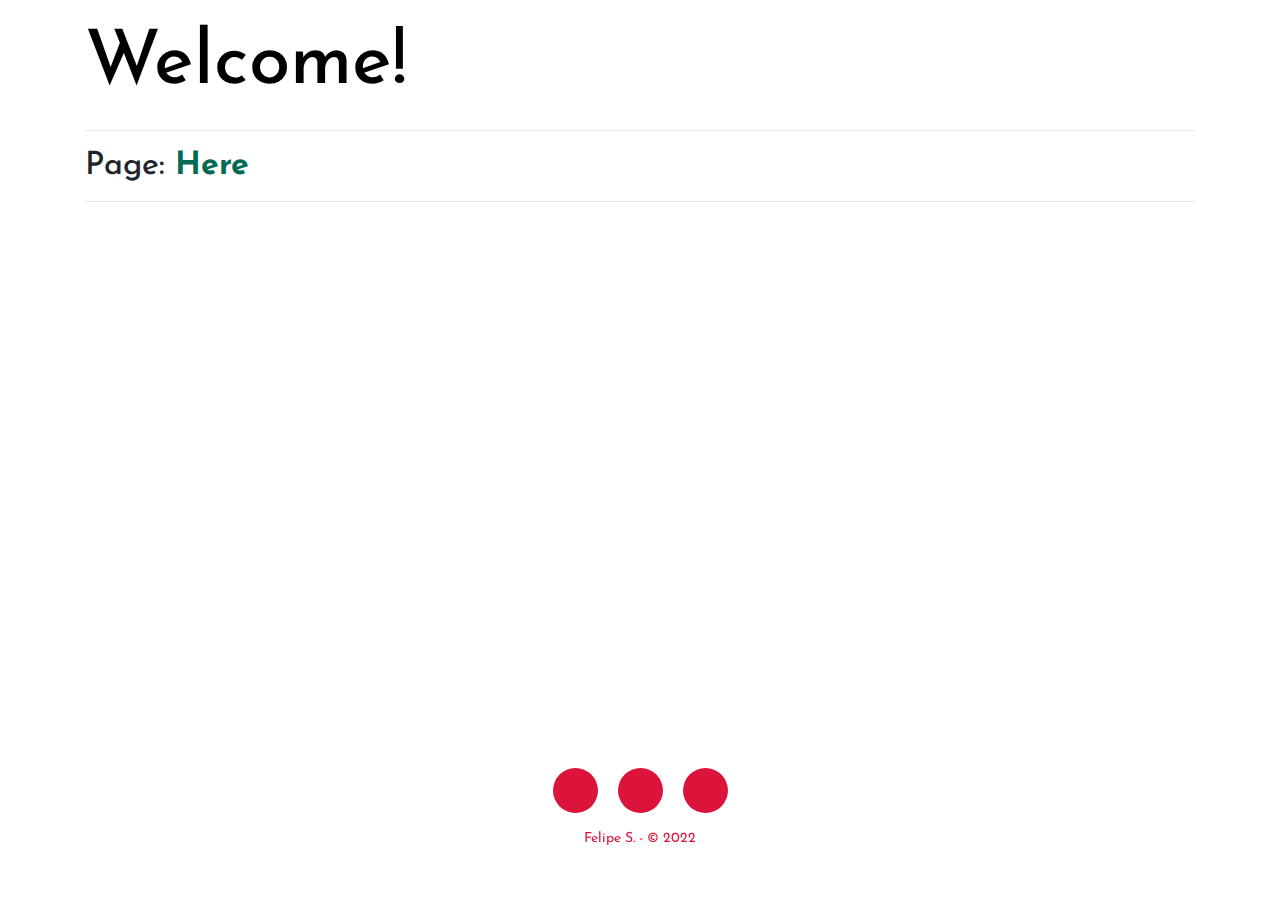
==== commit e0a94771: "Update index.html" ====
--- a/index.html
+++ b/index.html
@@ -25,9 +25,9 @@
   </head>
   <body>
     <main class="container justfy-content-center">
-      <h1>Bem vindo!</h1>
+      <h1>Welcome!</h1>
       <hr />
-      <h2>Page: <a href="https://felipeseabra.vercel.app/" target="_blank">Here</a></h2>
+      <h2>Page: <a href="https://felipeseabra.vercel.app/">Here</a></h2>
       <hr />
     </main>
     <footer class="fixed-bottom">
